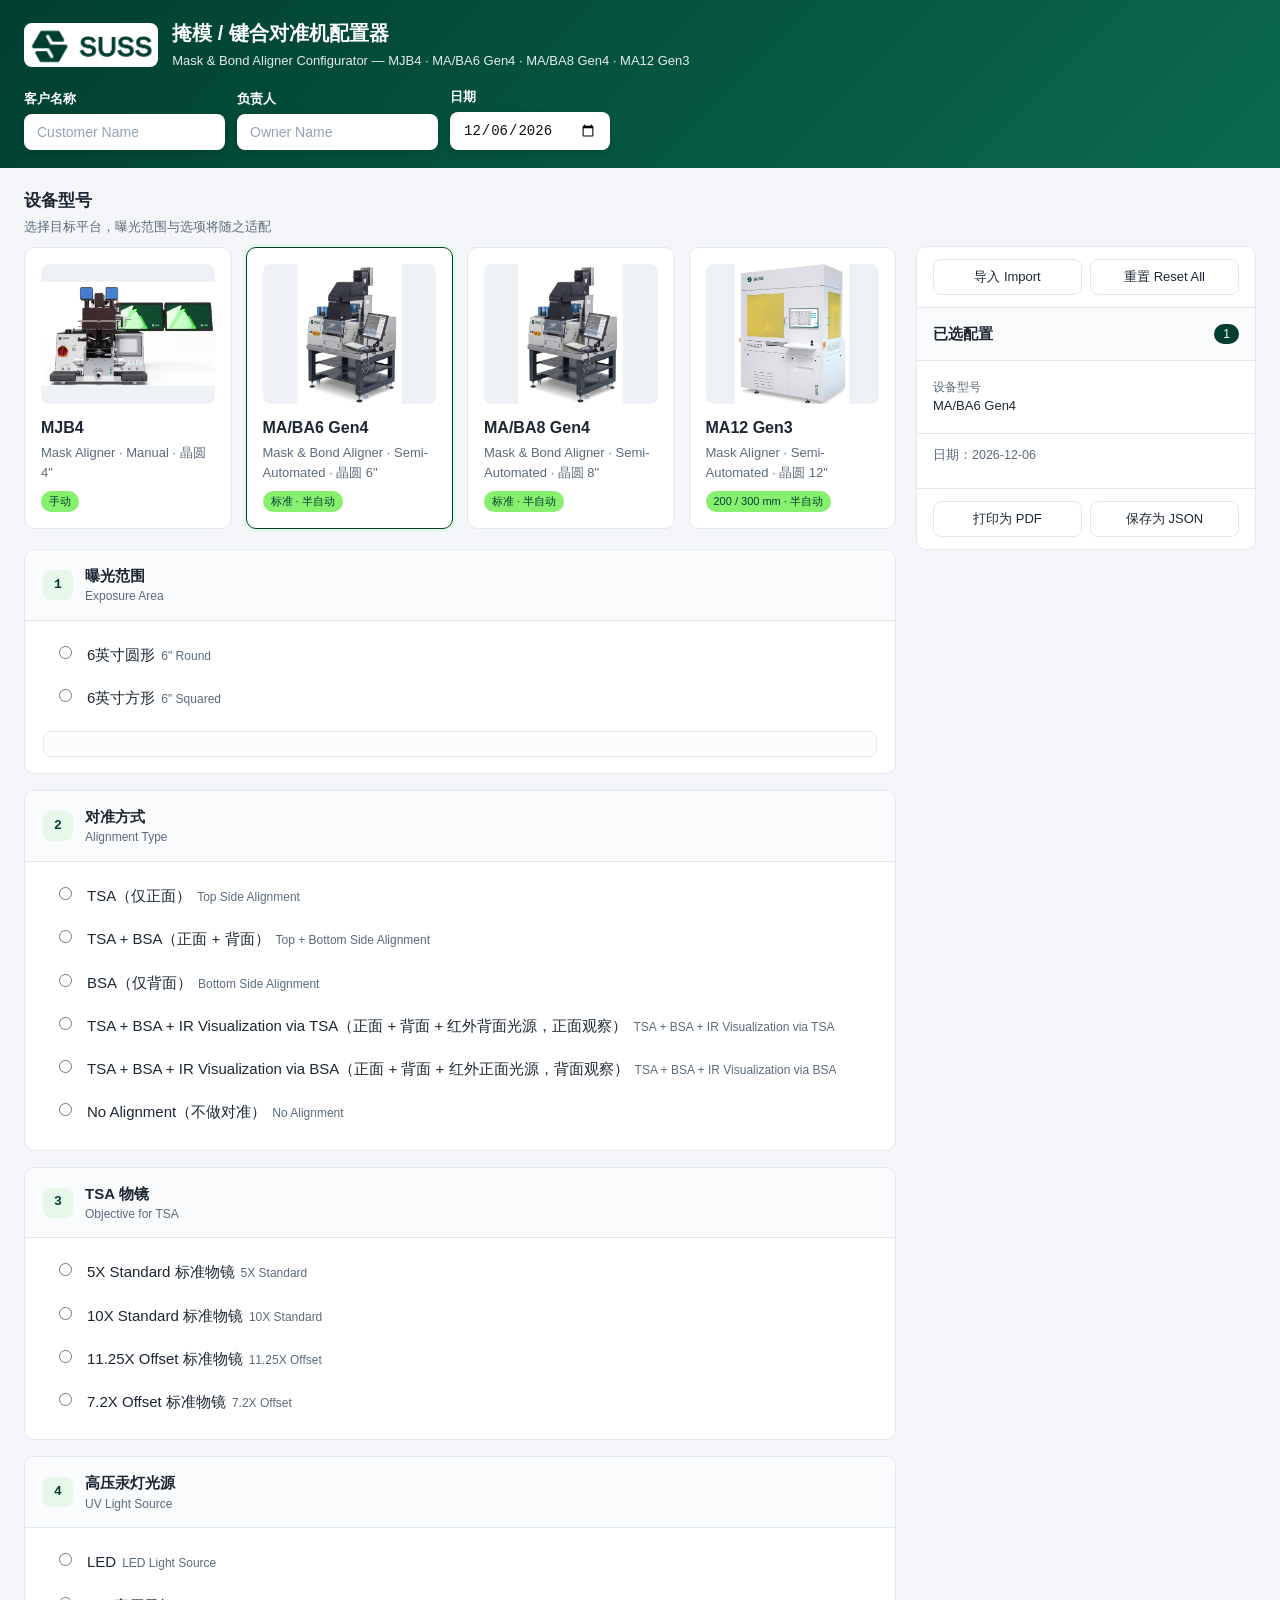
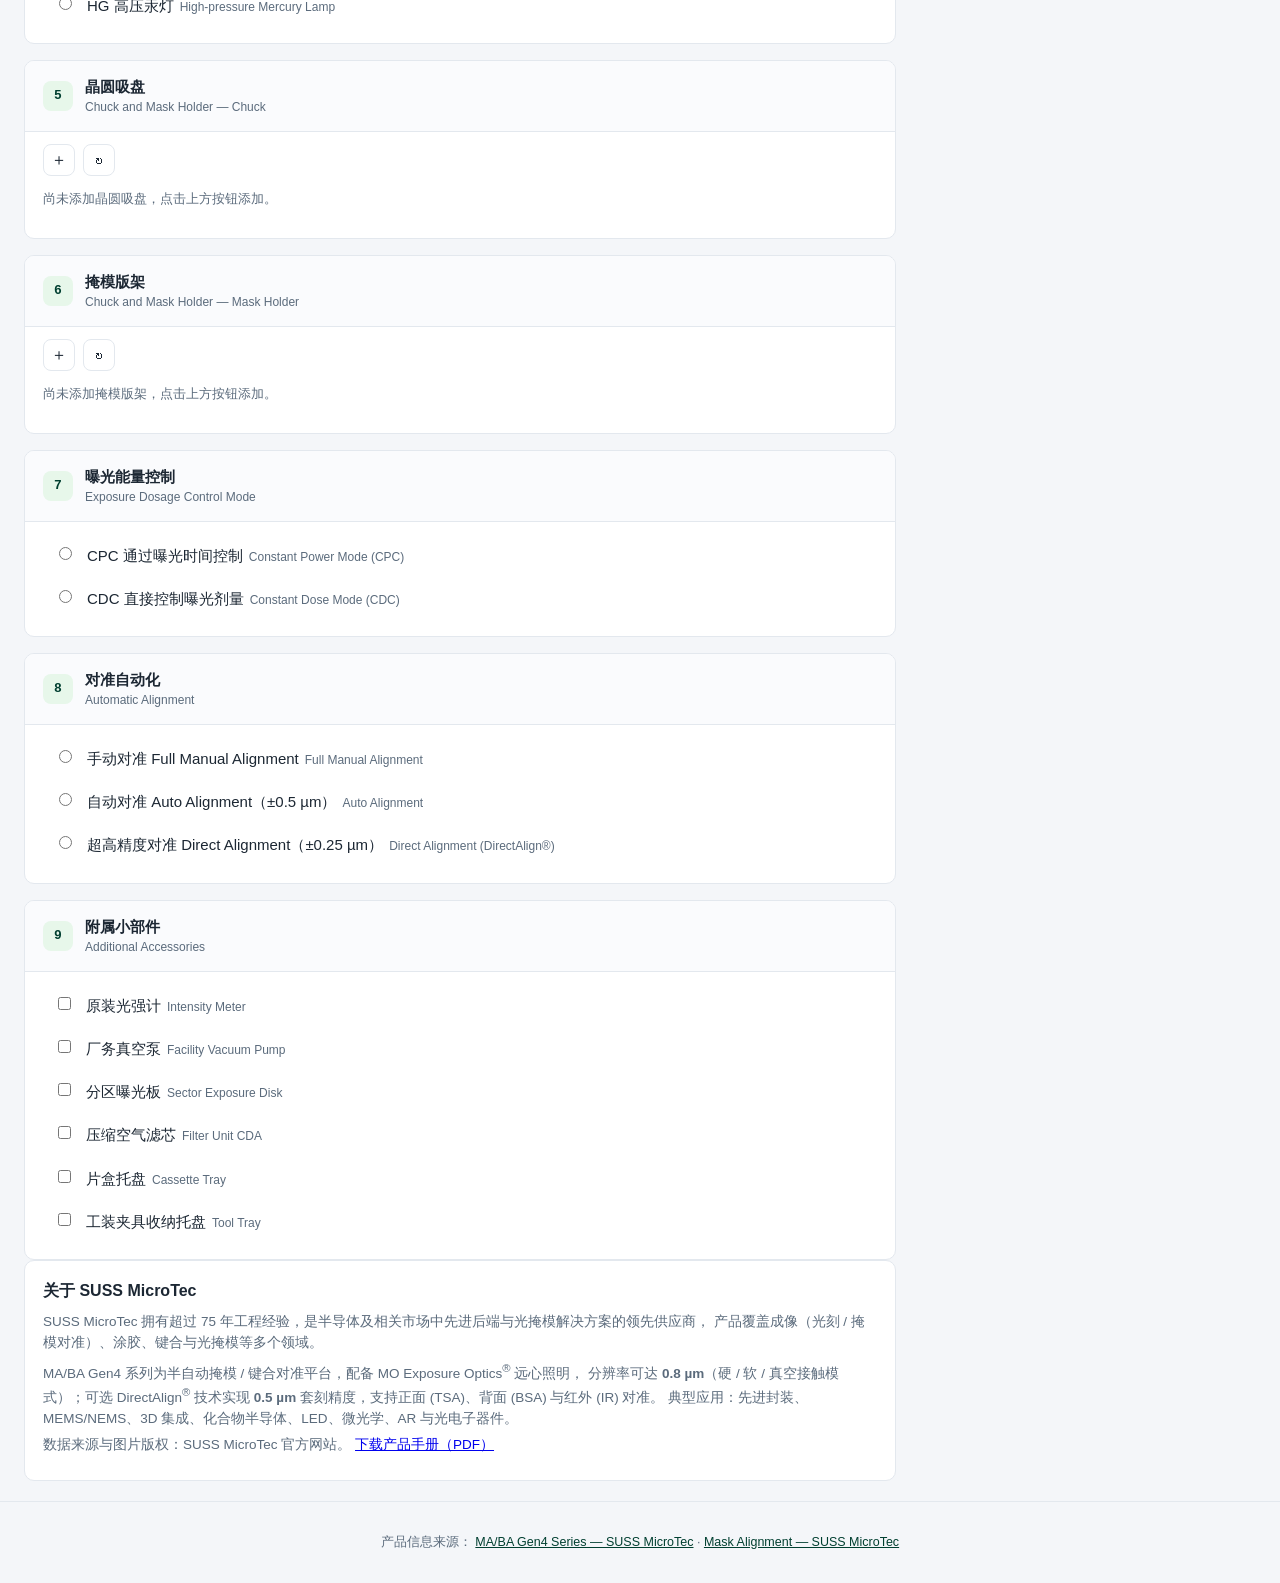
==== index.html @ 7a49d5b6 "Add PDF export via jsPDF, save validation and UI refinements" ====
<!DOCTYPE html>
<html lang="zh-CN">
<head>
  <meta charset="UTF-8" />
  <meta name="viewport" content="width=device-width, initial-scale=1.0, user-scalable=yes, maximum-scale=5.0" />
  <title>SUSS 光刻机配置器 · MJB4 / MA6 / MA8 / MA12</title>
  <meta name="description" content="SUSS MicroTec MJB4、MA/BA6 Gen4、MA/BA8 Gen4 与 MA12 Gen3 掩模/键合对准机配置工具" />
  <link rel="stylesheet" href="css/style.css?v=20261109-header16" />
</head>
<body>
  <header class="topbar">
    <div class="brand">
      <img class="brand-logo" src="images/Company.png" alt="公司 Logo" />
      <div class="brand-text">
        <h1>掩模 / 键合对准机配置器</h1>
        <p>Mask &amp; Bond Aligner Configurator — MJB4 · MA/BA6 Gen4 · MA/BA8 Gen4 · MA12 Gen3</p>
      </div>
    </div>
    <div class="header-meta">
      <label>客户名称 <input type="text" id="customer-name" placeholder="Customer Name" /></label>
      <label>负责人 <input type="text" id="owner-name" placeholder="Owner Name" /></label>
      <label>日期 <input type="date" id="quote-date" /></label>
    </div>
  </header>

  <main class="layout">
    <section class="config-panel">
      <div class="panel-head">
        <h2>设备型号</h2>
        <p>选择目标平台，曝光范围与选项将随之适配</p>
      </div>
      <div class="model-selector" id="model-selector">
        <!-- JS 渲染型号选择 -->
      </div>

      <div id="sections" class="sections">
        <!-- JS 渲染各配置项 -->
      </div>

      <section class="about">
        <h2>关于 SUSS MicroTec</h2>
        <p>
          SUSS MicroTec 拥有超过 75 年工程经验，是半导体及相关市场中先进后端与光掩模解决方案的领先供应商，
          产品覆盖成像（光刻 / 掩模对准）、涂胶、键合与光掩模等多个领域。
        </p>
        <p>
          MA/BA Gen4 系列为半自动掩模 / 键合对准平台，配备 MO Exposure Optics<sup>®</sup> 远心照明，
          分辨率可达 <strong>0.8 µm</strong>（硬 / 软 / 真空接触模式）；可选 DirectAlign<sup>®</sup> 技术实现
          <strong>0.5 µm</strong> 套刻精度，支持正面 (TSA)、背面 (BSA) 与红外 (IR) 对准。
          典型应用：先进封装、MEMS/NEMS、3D 集成、化合物半导体、LED、微光学、AR 与光电子器件。
        </p>
        <p class="about-sources">
          数据来源与图片版权：SUSS MicroTec 官方网站。
          <a href="https://www.suss.com" target="_blank" rel="noopener">下载产品手册（PDF）</a>
        </p>
      </section>

    </section>

    <aside class="summary">
      <div class="summary-toolbar">
        <button class="btn" id="btn-import" title="导入配置 (JSON)">导入 Import</button>
        <button class="btn" id="btn-reset" title="清空所有设置">重置 Reset All</button>
        <input type="file" id="import-file" accept="application/json" hidden />
      </div>
      <div class="summary-head">
        <h2>已选配置</h2>
        <span id="summary-count" class="badge">0</span>
      </div>
      <div id="summary-list" class="summary-list">
        <p class="summary-empty">尚未选择任何配置项</p>
      </div>
      <div class="summary-foot">
        <div id="summary-customer" class="summary-meta"></div>
      </div>
      <div class="summary-actions">
        <button class="btn" id="btn-print">打印为 PDF</button>
        <button class="btn" id="btn-save-json">保存为 JSON</button>
      </div>
    </aside>
  </main>

  <footer class="footer">
    <p>
      产品信息来源：
      <a href="https://www.suss.com/en/products-solutions/mask-aligner/ma-ba-gen4-series" target="_blank" rel="noopener">MA/BA Gen4 Series — SUSS MicroTec</a>
      ·
      <a href="https://www.suss.com/en/products-solutions/imaging-solutions/mask-alignment" target="_blank" rel="noopener">Mask Alignment — SUSS MicroTec</a>
    </p>
  </footer>

  <script src="js/jspdf.umd.min.js"></script>
  <script src="js/html2canvas.min.js"></script>
  <script src="js/app.js?v=20261108-uv24"></script>
</body>
</html>
---- css/style.css ----
:root {
  --bg: #f4f6f9;
  --panel: #ffffff;
  --ink: #1c2733;
  --muted: #5b6b7c;
  --line: #e3e8ee;
  --brand: #003F30;
  --brand-dark: #002b21;
  --brand-soft: #e7f7ea;
  --accent: #87F06E;
  --danger: #c0392b;
  --radius: 10px;
  --shadow: 0 1px 2px rgba(16, 24, 40, 0.05), 0 4px 16px rgba(16, 24, 40, 0.06);
  --mono: "SFMono-Regular", Consolas, "Liberation Mono", Menlo, monospace;
}

* { box-sizing: border-box; }

html, body { margin: 0; padding: 0; }

body {
  font-family: -apple-system, BlinkMacSystemFont, "Segoe UI", "PingFang SC", "Microsoft YaHei", Roboto, sans-serif;
  background: var(--bg);
  color: var(--ink);
  line-height: 1.55;
  font-size: 15px;
}

/* ---------- Header ---------- */
.topbar {
  display: flex;
  flex-wrap: wrap;
  gap: 16px;
  align-items: center;
  justify-content: space-between;
  padding: 18px 24px;
  background: linear-gradient(135deg, #003F30 0%, #0b6a4d 100%);
  color: #fff;
}

.brand { display: flex; align-items: center; gap: 14px; }

.brand-logo {
  height: 44px;
  width: auto;
  display: block;
  border-radius: 8px;
  background: #fff;
}

.brand-text h1 { margin: 0; font-size: 20px; }
.brand-text p { margin: 2px 0 0; font-size: 13px; opacity: 0.9; }

.header-meta {
  display: flex;
  flex-wrap: wrap;
  align-items: flex-end;
  gap: 12px;
}
.header-meta label {
  font-size: 13px;
  font-weight: 700;
  display: flex;
  flex-direction: column;
  gap: 5px;
  color: #fff;
}
.header-meta input {
  border: 1px solid rgba(255,255,255,0.6);
  background: #fff;
  color: #111;
  border-radius: 8px;
  padding: 9px 12px;
  min-width: 160px;
  font-size: 14px;
  font-weight: 500;
  box-shadow: 0 2px 6px rgba(0,0,0,0.15);
}
.header-meta input::placeholder { color: #94a3b8; }
.header-meta input:focus { outline: 2px solid #fff; border-color: #fff; }
.header-meta .btn {
  align-self: flex-end;
  background: #fff;
  color: var(--ink);
  font-weight: 600;
  border: 1px solid rgba(255,255,255,0.6);
  box-shadow: 0 2px 6px rgba(0,0,0,0.15);
  height: 38px;
}

/* ---------- Toolbar ---------- */
.toolbar {
  display: flex;
  flex-wrap: wrap;
  gap: 8px;
  padding: 12px 24px;
  background: var(--panel);
  border-bottom: 1px solid var(--line);
  position: sticky;
  top: 0;
  z-index: 20;
}

.btn {
  border: 1px solid var(--line);
  background: #fff;
  color: var(--ink);
  padding: 8px 14px;
  border-radius: 8px;
  cursor: pointer;
  font-size: 13px;
  font-weight: 500;
  transition: background .15s, border-color .15s, transform .05s;
}
.btn:hover { background: #f0f7f2; border-color: #c2dcc8; }
.btn:active { transform: translateY(1px); }
.btn-primary { background: var(--brand); border-color: var(--brand); color: #fff; }
.btn-primary:hover { background: var(--brand-dark); border-color: var(--brand-dark); }
.btn-block { width: 100%; }
.icon-btn {
  width: 32px;
  height: 32px;
  padding: 0;
  display: inline-flex;
  align-items: center;
  justify-content: center;
  font-size: 16px;
  line-height: 1;
}

/* ---------- Layout ---------- */
.layout {
  display: grid;
  grid-template-columns: minmax(0, 1fr) 340px;
  gap: 20px;
  padding: 20px 24px;
  max-width: 1280px;
  margin: 0 auto;
}

/* ---------- Config panel ---------- */
.panel-head { margin-bottom: 10px; }
.panel-head h2 { margin: 0 0 2px; font-size: 17px; }
.panel-head p { margin: 0; color: var(--muted); font-size: 13px; }

.model-selector {
  display: grid;
  grid-template-columns: repeat(4, 1fr);
  gap: 14px;
  margin-bottom: 20px;
}

.model-card {
  border: 1.5px solid var(--line);
  border-radius: var(--radius);
  padding: 16px;
  cursor: pointer;
  background: #fff;
  transition: border-color .15s, box-shadow .15s;
}

.model-img {
  margin-bottom: 12px;
  border-radius: 8px;
  overflow: hidden;
  background: #eef2f6;
}
.model-img img {
  width: 100%;
  height: 140px;
  object-fit: contain;
  display: block;
}
.model-card:hover { border-color: #b8d9c3; }
.model-card.active { border-color: var(--brand); box-shadow: 0 0 0 3px var(--brand-soft); }
.model-card input { display: none; }
.model-card .model-name { font-weight: 700; font-size: 16px; }
.model-card .model-sub { color: var(--muted); font-size: 13px; margin-top: 2px; }
.model-card .model-tag { display: inline-block; margin-top: 8px; font-size: 11px; background: var(--accent); color: var(--brand); padding: 2px 8px; border-radius: 20px; }

/* ---------- Sections ---------- */
.sections { display: flex; flex-direction: column; gap: 16px; }

.section {
  background: var(--panel);
  border: 1px solid var(--line);
  border-radius: var(--radius);
  overflow: hidden;
}

.section-head {
  display: flex;
  align-items: center;
  gap: 12px;
  padding: 14px 18px;
  border-bottom: 1px solid var(--line);
  background: #fafbfd;
}
.section-head .idx {
  font-family: var(--mono);
  font-weight: 700;
  color: var(--brand);
  background: var(--brand-soft);
  width: 30px; height: 30px;
  display: grid; place-items: center;
  border-radius: 8px;
  font-size: 13px;
  flex: none;
}
.section-head h3 { margin: 0; font-size: 15px; }
.section-head .en { margin: 0; color: var(--muted); font-size: 12px; }

.section-body { padding: 12px 18px 16px; }

.option {
  display: flex;
  align-items: flex-start;
  gap: 12px;
  padding: 9px 10px;
  border-radius: 8px;
  cursor: pointer;
  border: 1px solid transparent;
  transition: background .12s;
}
.option:hover { background: #f2f7f3; }
.option.selected { background: var(--brand-soft); border-color: #bfe3c7; }
.option.disabled { opacity: 0.45; cursor: not-allowed; }
.option.disabled:hover { background: transparent; }

.option input { margin-top: 3px; accent-color: var(--brand); }

.option-label { flex: 1; }
.option-label .zh { font-weight: 500; }
.option-label .en { color: var(--muted); font-size: 12px; margin-left: 6px; }
.option-note { color: var(--muted); font-size: 12px; margin-top: 2px; }

.notes {
  margin: 10px 0 0;
  padding: 10px 12px;
  background: #fbfcfd;
  border-left: 3px solid var(--brand-soft);
  border-radius: 6px;
  color: var(--muted);
  font-size: 12.5px;
}
.notes.hidden { display: none; }
.notes strong { color: var(--ink); }

/* alignment explanation images */
.align-gallery {
  display: grid;
  grid-template-columns: repeat(auto-fit, minmax(200px, 1fr));
  gap: 12px;
  margin-top: 12px;
}
.align-item { margin: 0; }
.align-item img {
  width: 100%;
  max-width: 440px;
  border: 1px solid var(--line);
  border-radius: 8px;
  background: #fbfcfd;
  padding: 8px;
}

/* exposure area 3D schematic + photo */
.exposure-wrap {
  display: flex;
  align-items: flex-start;
  gap: 16px;
  margin-top: 12px;
}
.exposure-schematic {
  flex: 1;
  min-width: 0;
  display: flex;
  flex-direction: column;
  align-items: center;
  gap: 4px;
  padding: 12px;
  background: #fbfcfd;
  border: 1px solid var(--line);
  border-radius: 8px;
}
.exposure-photo {
  flex: 0 0 auto;
  margin: 0;
}
.exposure-photo img {
  display: block;
  height: auto;
  width: auto;
  border: 1px solid var(--line);
  border-radius: 8px;
  background: #fbfcfd;
}
.exposure-schematic svg { width: 100%; max-width: 300px; height: auto; display: block; }
.schematic-label { font-size: 13px; color: var(--muted); }
.schematic-empty { color: var(--muted); font-size: 13px; margin: 0; }

/* dynamic chuck / mask holder list */
.dyn-row {
  border: 1px solid var(--line);
  border-radius: 8px;
  padding: 12px;
  margin-bottom: 16px;
  background: #fff;
}
.dyn-row-head {
  display: flex;
  align-items: center;
  justify-content: space-between;
  margin-bottom: 8px;
}
.dyn-row-head .dyn-title { font-weight: 600; font-size: 13px; }
.dyn-row .option { padding: 5px 8px; }

.dyn-controls { display: flex; gap: 8px; margin-bottom: 12px; }

.chuck-wafer { display: flex; align-items: center; gap: 8px; font-size: 13px; margin: 6px 0; }
.chuck-wafer select { padding: 5px 8px; border: 1px solid var(--line); border-radius: 6px; font-size: 13px; }
.dyn-options {
  display: flex;
  flex-wrap: nowrap;
  align-items: center;
  gap: 8px;
}
.dyn-row .option-label .en { display: none; }
.chuck-nonstd { display: flex; align-items: center; gap: 8px; font-size: 13px; margin: 6px 0; }
.chuck-nonstd select { padding: 5px 8px; border: 1px solid var(--line); border-radius: 6px; font-size: 13px; max-width: 100%; }

/* ---------- Gallery ---------- */
.gallery { background: var(--panel); border: 1px solid var(--line); border-radius: var(--radius); padding: 18px; margin-bottom: 16px; }
.gallery-grid {
  display: grid;
  grid-template-columns: repeat(auto-fit, minmax(160px, 1fr));
  gap: 12px;
}
.gallery-item { margin: 0; }
.gallery-item img {
  width: 100%;
  height: 130px;
  object-fit: cover;
  border-radius: 8px;
  background: #eef2f6;
}
.gallery-item figcaption {
  font-size: 12px;
  color: var(--muted);
  margin-top: 6px;
  text-align: center;
}

/* ---------- About ---------- */
.about { background: var(--panel); border: 1px solid var(--line); border-radius: var(--radius); padding: 18px; }
.about h2 { margin: 0 0 8px; font-size: 16px; }
.about p { color: var(--muted); font-size: 13.5px; margin: 6px 0; }
.about-sources { font-size: 12px; color: var(--muted); }

/* ---------- Summary ---------- */
.summary {
  position: sticky;
  top: 76px;
  align-self: start;
  margin-top: 58px;
  background: var(--panel);
  border: 1px solid var(--line);
  border-radius: var(--radius);
  overflow: hidden;
}
.summary-head {
  display: flex;
  align-items: center;
  justify-content: space-between;
  padding: 14px 16px;
  border-bottom: 1px solid var(--line);
  background: #fafbfd;
}
.summary-head h2 { margin: 0; font-size: 15px; }
.badge { background: var(--brand); color: #fff; border-radius: 20px; padding: 1px 9px; font-size: 12px; }
.summary-toolbar { display: flex; gap: 8px; padding: 12px 16px; border-bottom: 1px solid var(--line); }
.summary-toolbar .btn { flex: 1; }
.summary-actions { display: flex; gap: 8px; padding: 12px 16px; border-top: 1px solid var(--line); }
.summary-actions .btn { flex: 1; }

.summary-list { padding: 10px 16px; max-height: 110vh; overflow: auto; }
.summary-empty { color: var(--muted); font-size: 13px; }
.summary-item { padding: 7px 0; border-bottom: 1px dashed var(--line); font-size: 13px; }
.summary-item:last-child { border-bottom: none; }
.summary-item .s-key { color: var(--muted); font-size: 12px; }
.summary-item .s-val { font-weight: 500; }

.summary-foot { padding: 12px 16px; border-top: 1px solid var(--line); }
.summary-meta { font-size: 12.5px; color: var(--muted); margin-bottom: 10px; }

/* ---------- Footer ---------- */
.footer { padding: 18px 24px; color: var(--muted); font-size: 12.5px; text-align: center; border-top: 1px solid var(--line); }
.footer a { color: var(--brand); }

/* ---------- Modal ---------- */
.modal {
  position: fixed; inset: 0;
  background: rgba(16, 24, 40, 0.5);
  display: grid; place-items: center;
  z-index: 100;
  padding: 20px;
}
.modal-card {
  background: #fff;
  border-radius: 12px;
  width: 100%;
  max-width: 520px;
  max-height: 85vh;
  overflow: auto;
  box-shadow: 0 20px 50px rgba(0,0,0,0.25);
}
.modal-head {
  display: flex; align-items: center; justify-content: space-between;
  padding: 14px 18px; border-bottom: 1px solid var(--line);
}
.modal-head h2 { margin: 0; font-size: 16px; }
.modal-close { border: none; background: none; font-size: 22px; cursor: pointer; color: var(--muted); line-height: 1; }
.modal-body { padding: 14px 18px; }
.modal-meta { color: var(--muted); font-size: 13px; margin: 0 0 8px; }
.modal-foot { padding: 12px 18px; border-top: 1px solid var(--line); text-align: right; }

/* ---------- Responsive ---------- */
@media (max-width: 900px) {
  .layout { grid-template-columns: 1fr; }
  .summary { position: static; margin-top: 0; }
  .model-selector { grid-template-columns: 1fr; }
}

@media print {
  .topbar, .toolbar, .config-panel, .footer { display: none !important; }
  .layout { grid-template-columns: 1fr; padding: 0; }
  .summary { position: static; width: 100%; border: none; box-shadow: none; }
  .summary-toolbar, .summary-actions { display: none !important; }
  .summary-list { max-height: none; overflow: visible; }
  .summary-item { break-inside: avoid; }
}
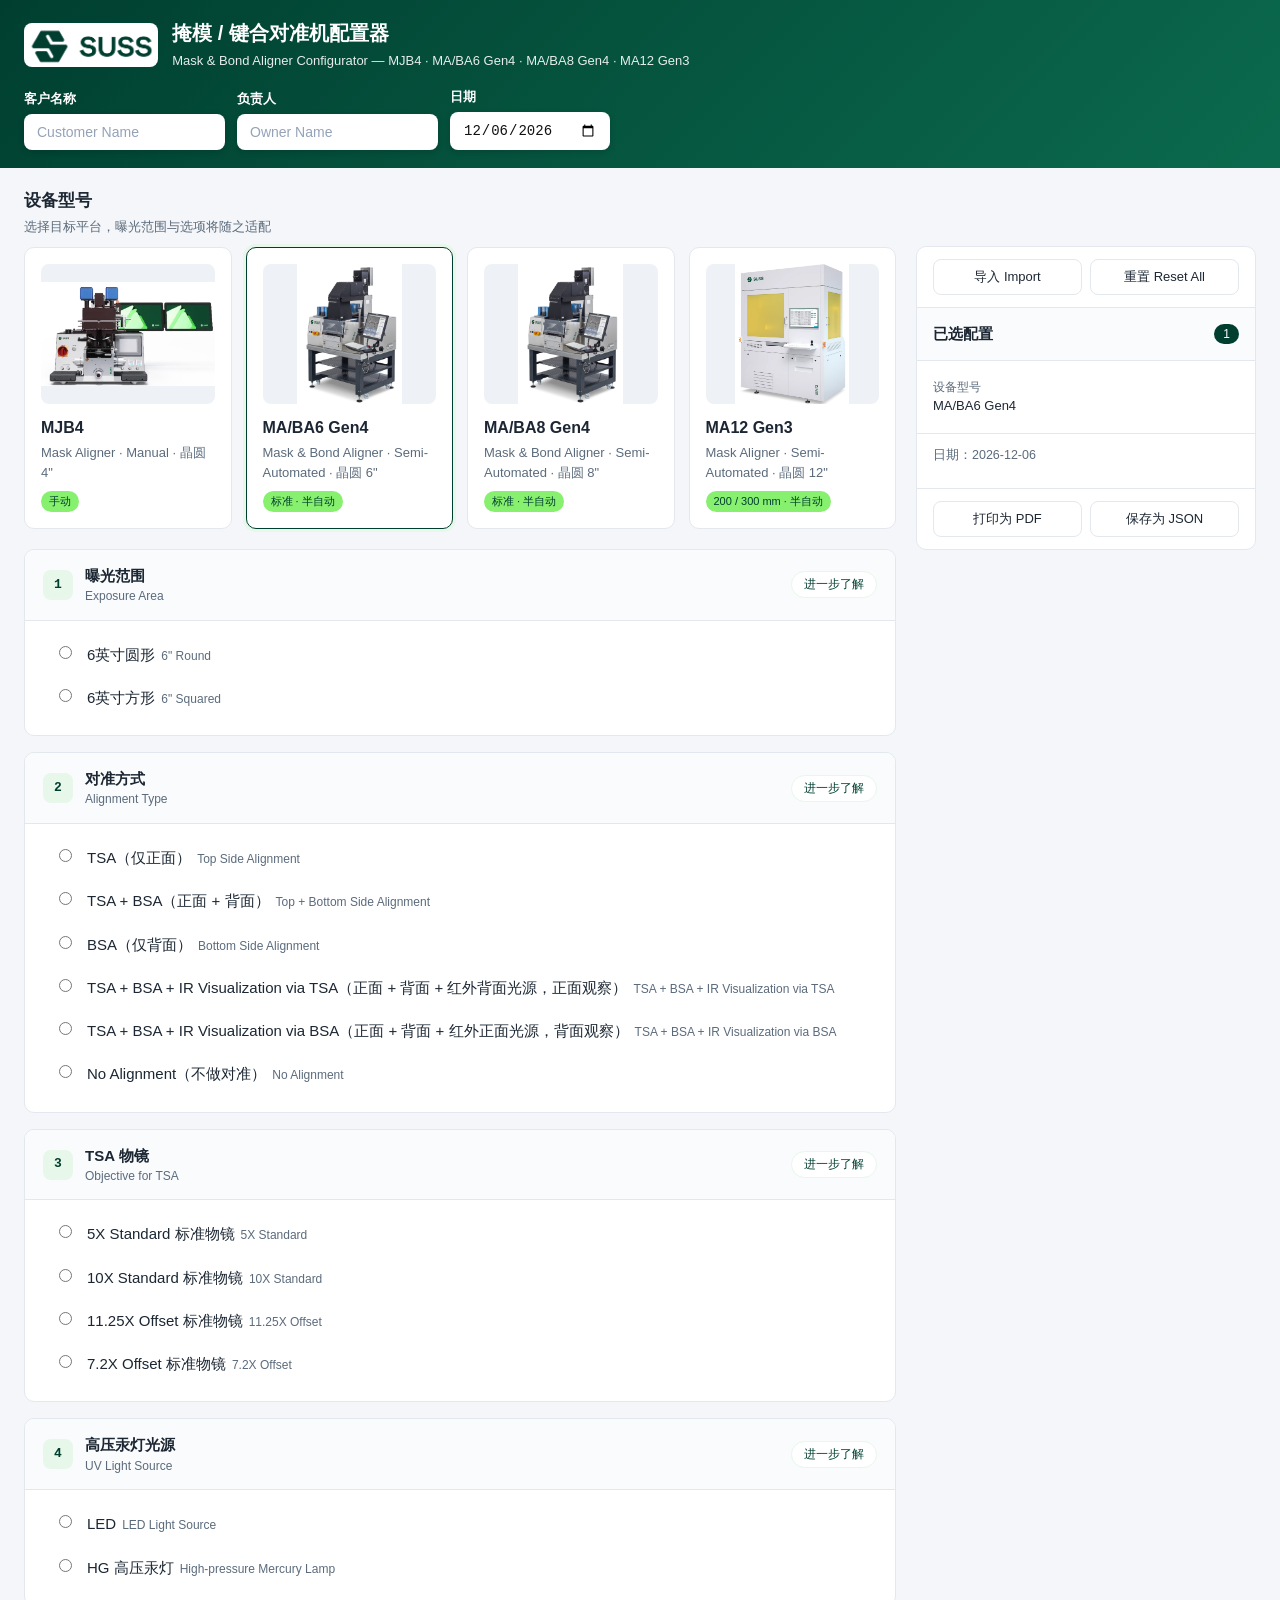
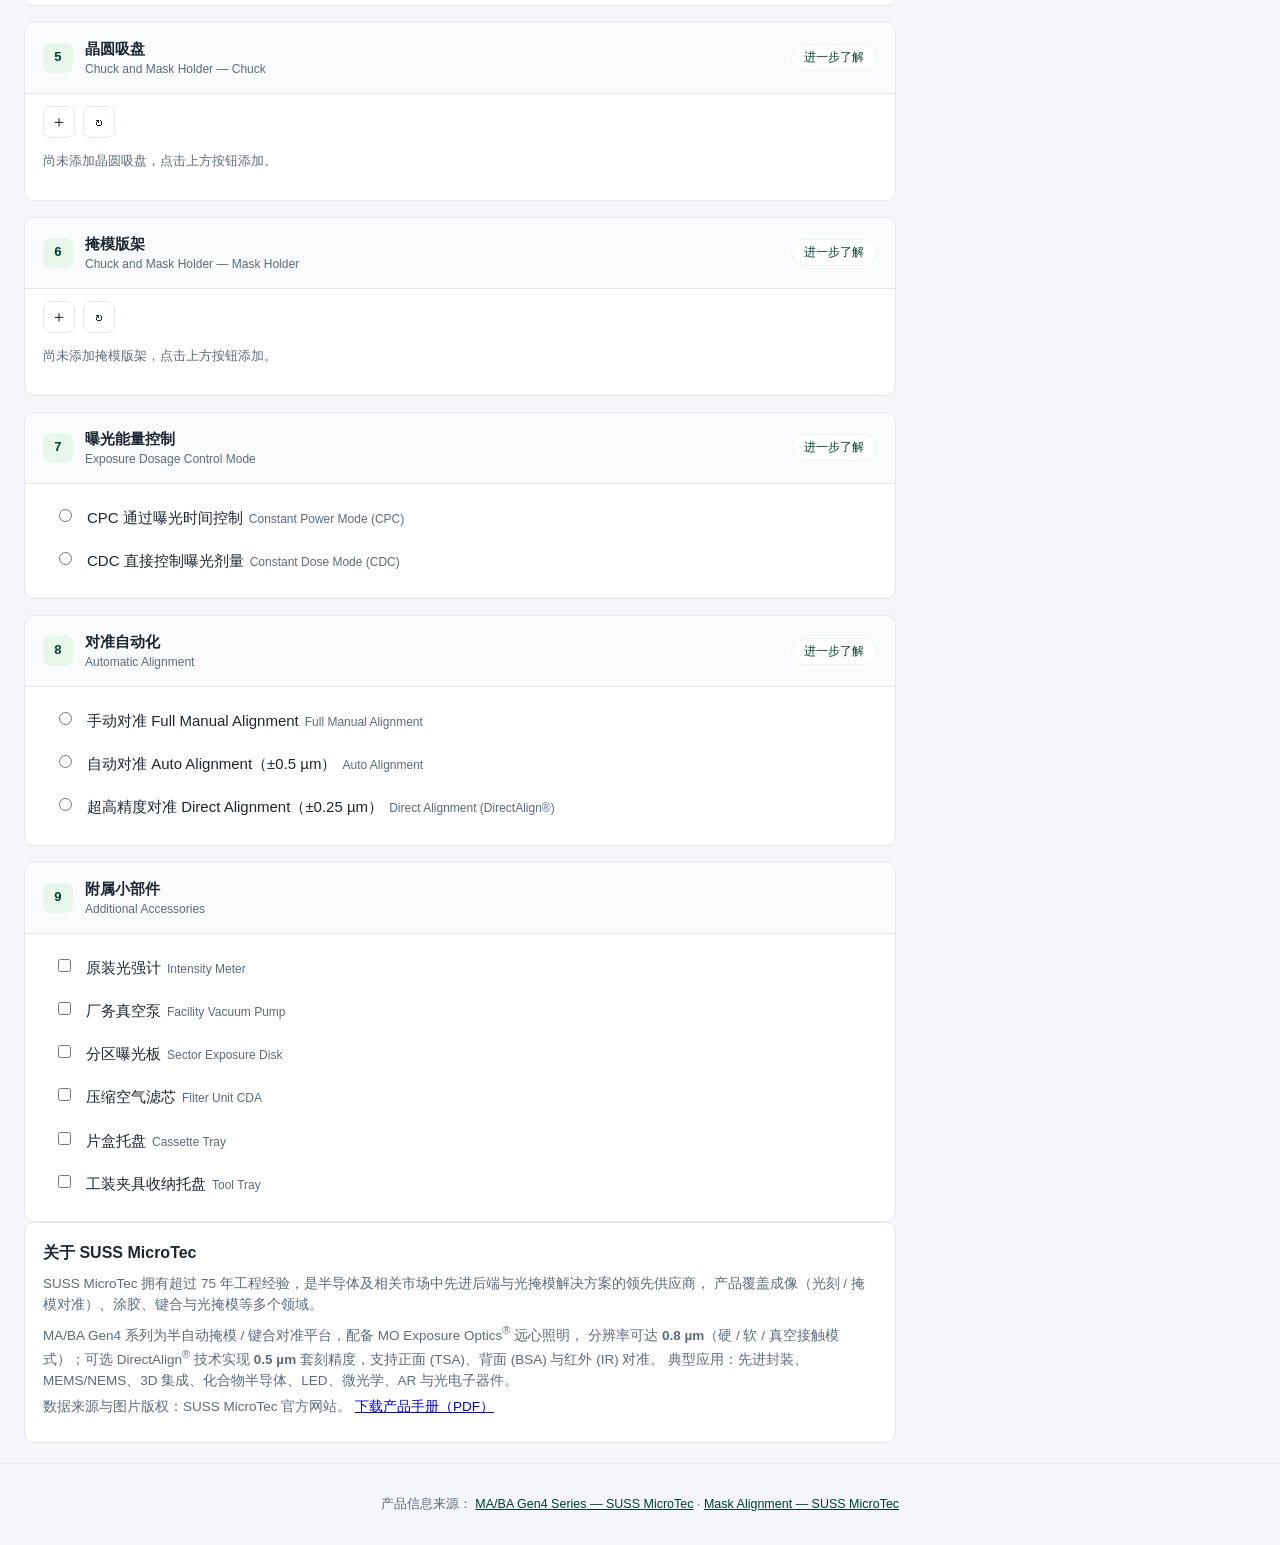
==== commit d33c9a5a: "Add filter multi-select, collapsible notes and validation highlighting" ====
--- a/index.html
+++ b/index.html
@@ -5,7 +5,7 @@
   <meta name="viewport" content="width=device-width, initial-scale=1.0, user-scalable=yes, maximum-scale=5.0" />
   <title>SUSS 光刻机配置器 · MJB4 / MA6 / MA8 / MA12</title>
   <meta name="description" content="SUSS MicroTec MJB4、MA/BA6 Gen4、MA/BA8 Gen4 与 MA12 Gen3 掩模/键合对准机配置工具" />
-  <link rel="stylesheet" href="css/style.css?v=20261109-header16" />
+  <link rel="stylesheet" href="css/style.css?v=20261109-header17" />
 </head>
 <body>
   <header class="topbar">
@@ -89,8 +89,6 @@
     </p>
   </footer>
 
-  <script src="js/jspdf.umd.min.js"></script>
-  <script src="js/html2canvas.min.js"></script>
-  <script src="js/app.js?v=20261108-uv24"></script>
+  <script src="js/app.js?v=20261108-uv25"></script>
 </body>
 </html>
--- a/css/style.css
+++ b/css/style.css
@@ -246,6 +246,24 @@
 .notes.hidden { display: none; }
 .notes strong { color: var(--ink); }
 
+.note-toggle {
+  margin-left: auto;
+  border: 1px solid var(--brand-soft);
+  background: #fff;
+  color: var(--brand);
+  font-size: 12px;
+  padding: 4px 12px;
+  border-radius: 14px;
+  cursor: pointer;
+  white-space: nowrap;
+  flex: none;
+}
+.note-toggle:hover { background: var(--brand-soft); }
+.note-toggle.active { background: var(--brand-soft); }
+
+.field-error { border-color: #d92d20 !important; background: #fef3f2 !important; }
+.section-error { border-color: #d92d20 !important; box-shadow: 0 0 0 2px rgba(217, 45, 32, 0.18); }
+
 /* alignment explanation images */
 .align-gallery {
   display: grid;
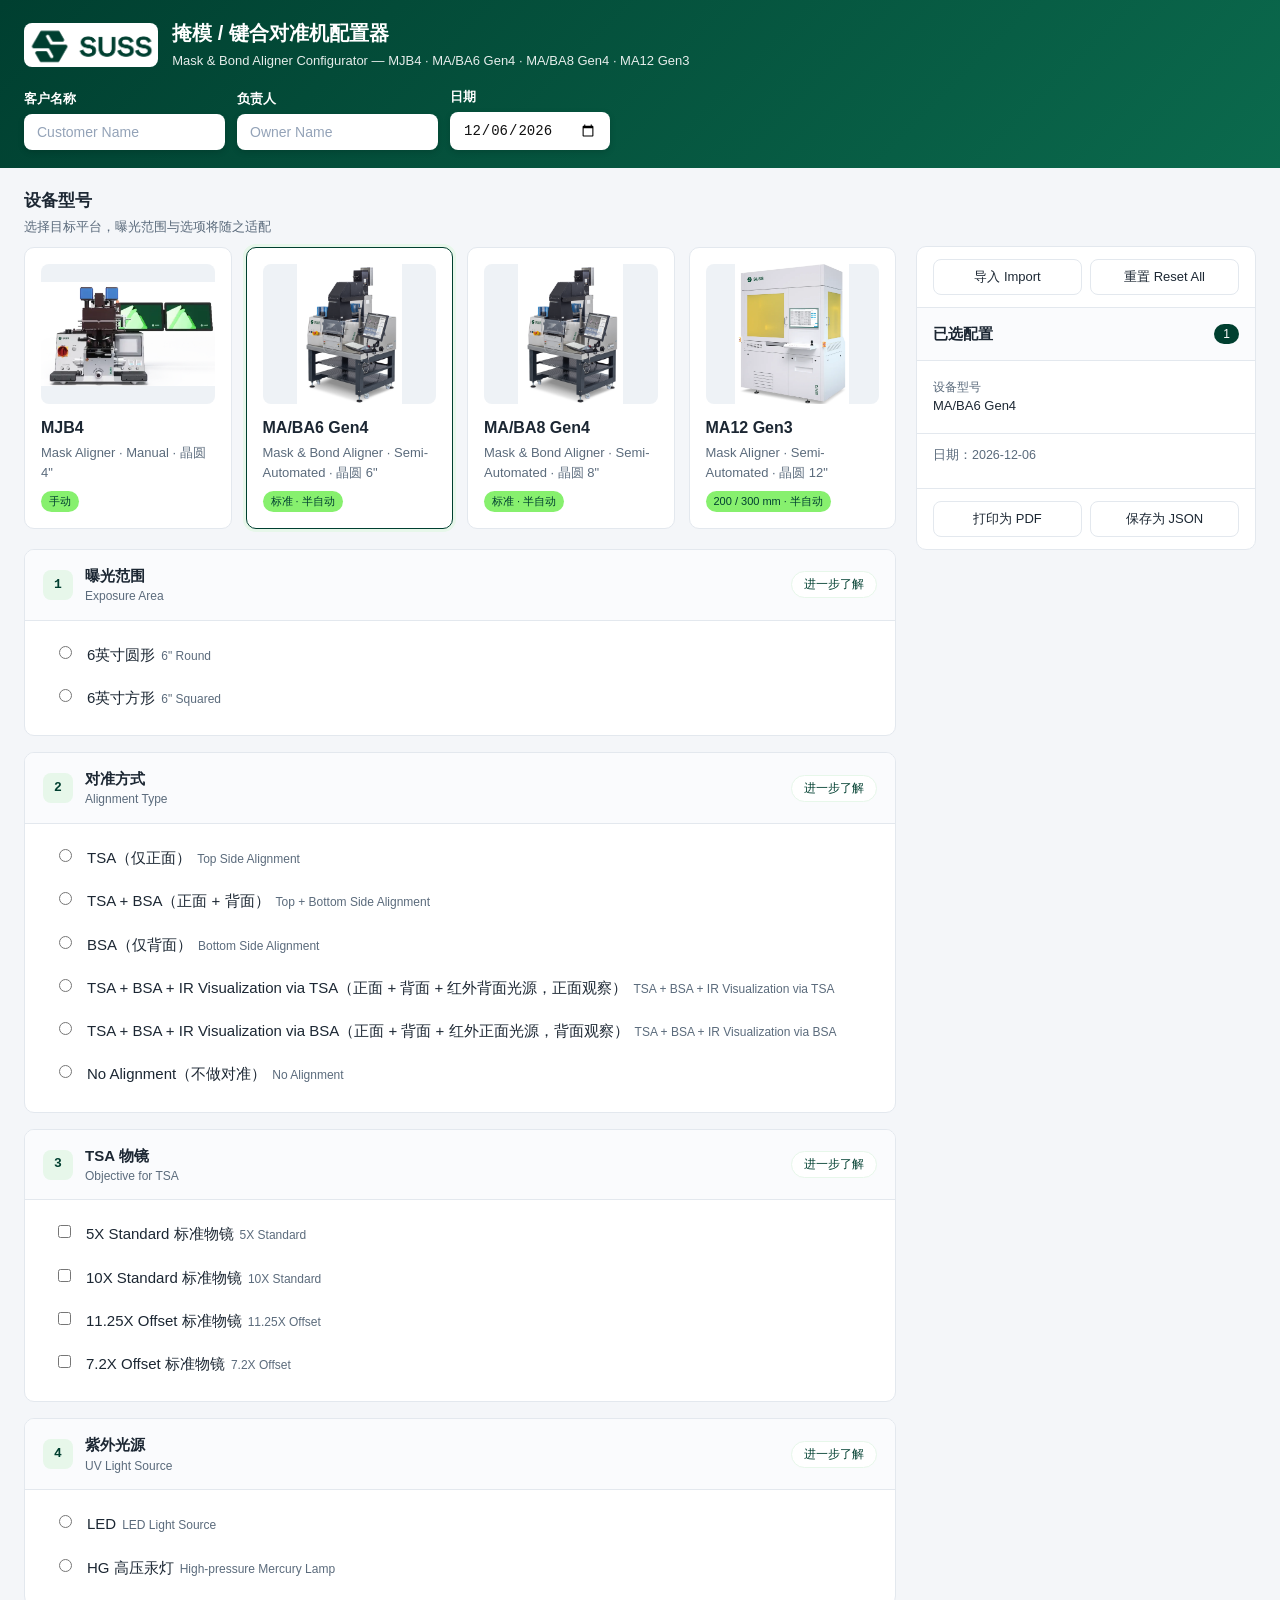
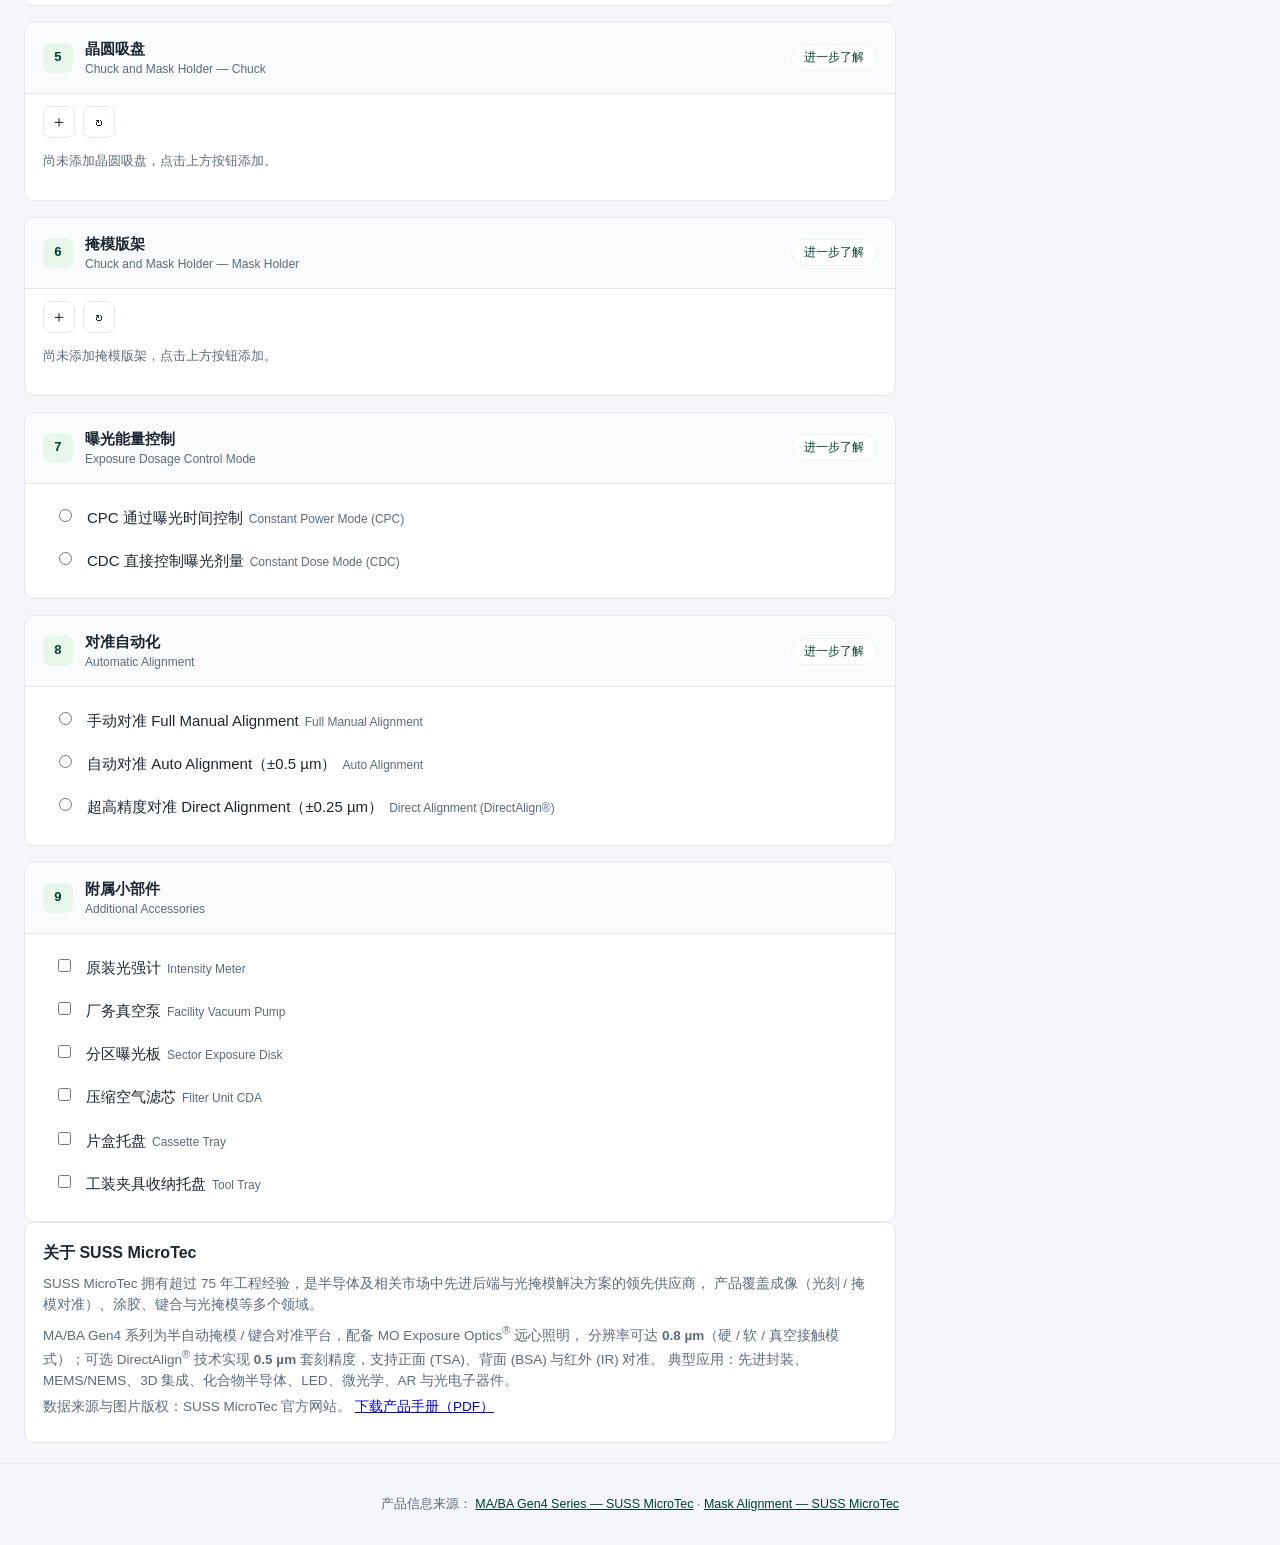
==== commit dc2cfd9a: "Make objective multi-select and rename light source label" ====
--- a/index.html
+++ b/index.html
@@ -89,6 +89,6 @@
     </p>
   </footer>
 
-  <script src="js/app.js?v=20261108-uv25"></script>
+  <script src="js/app.js?v=20261108-uv26"></script>
 </body>
 </html>
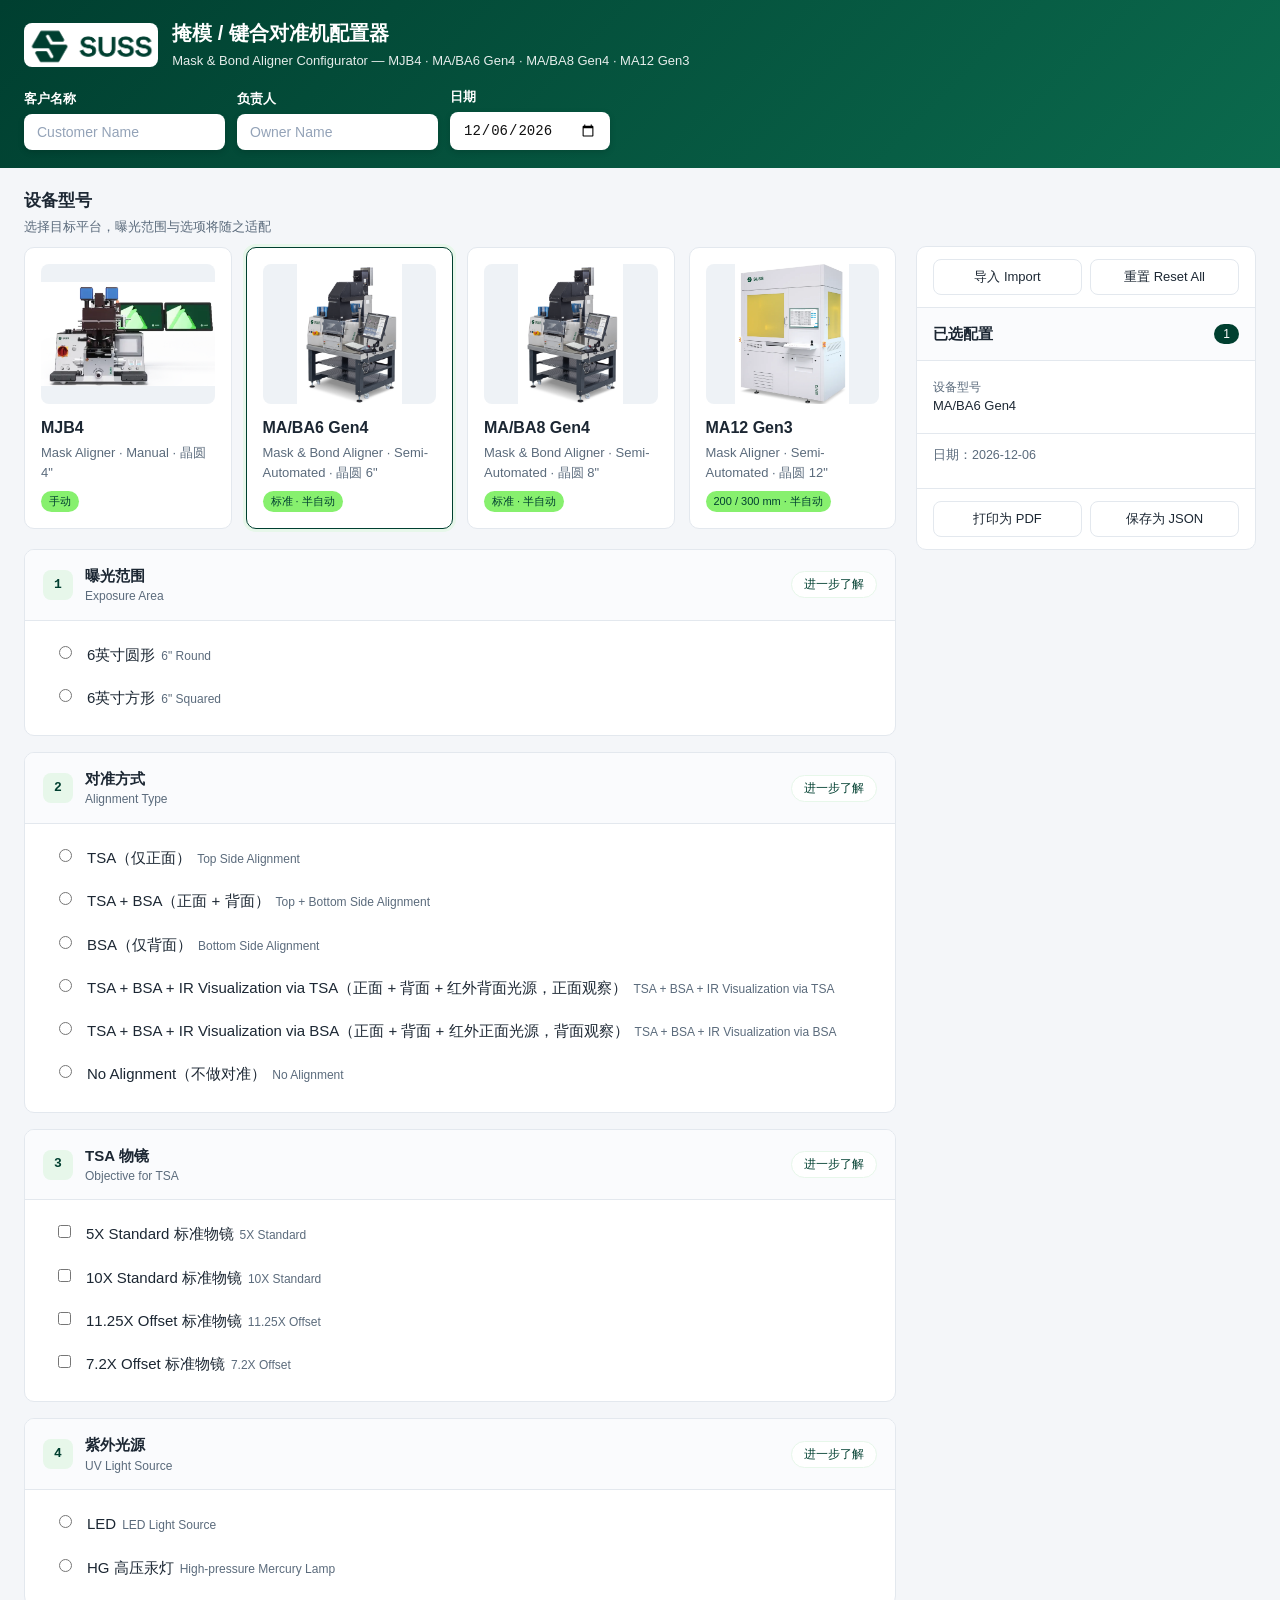
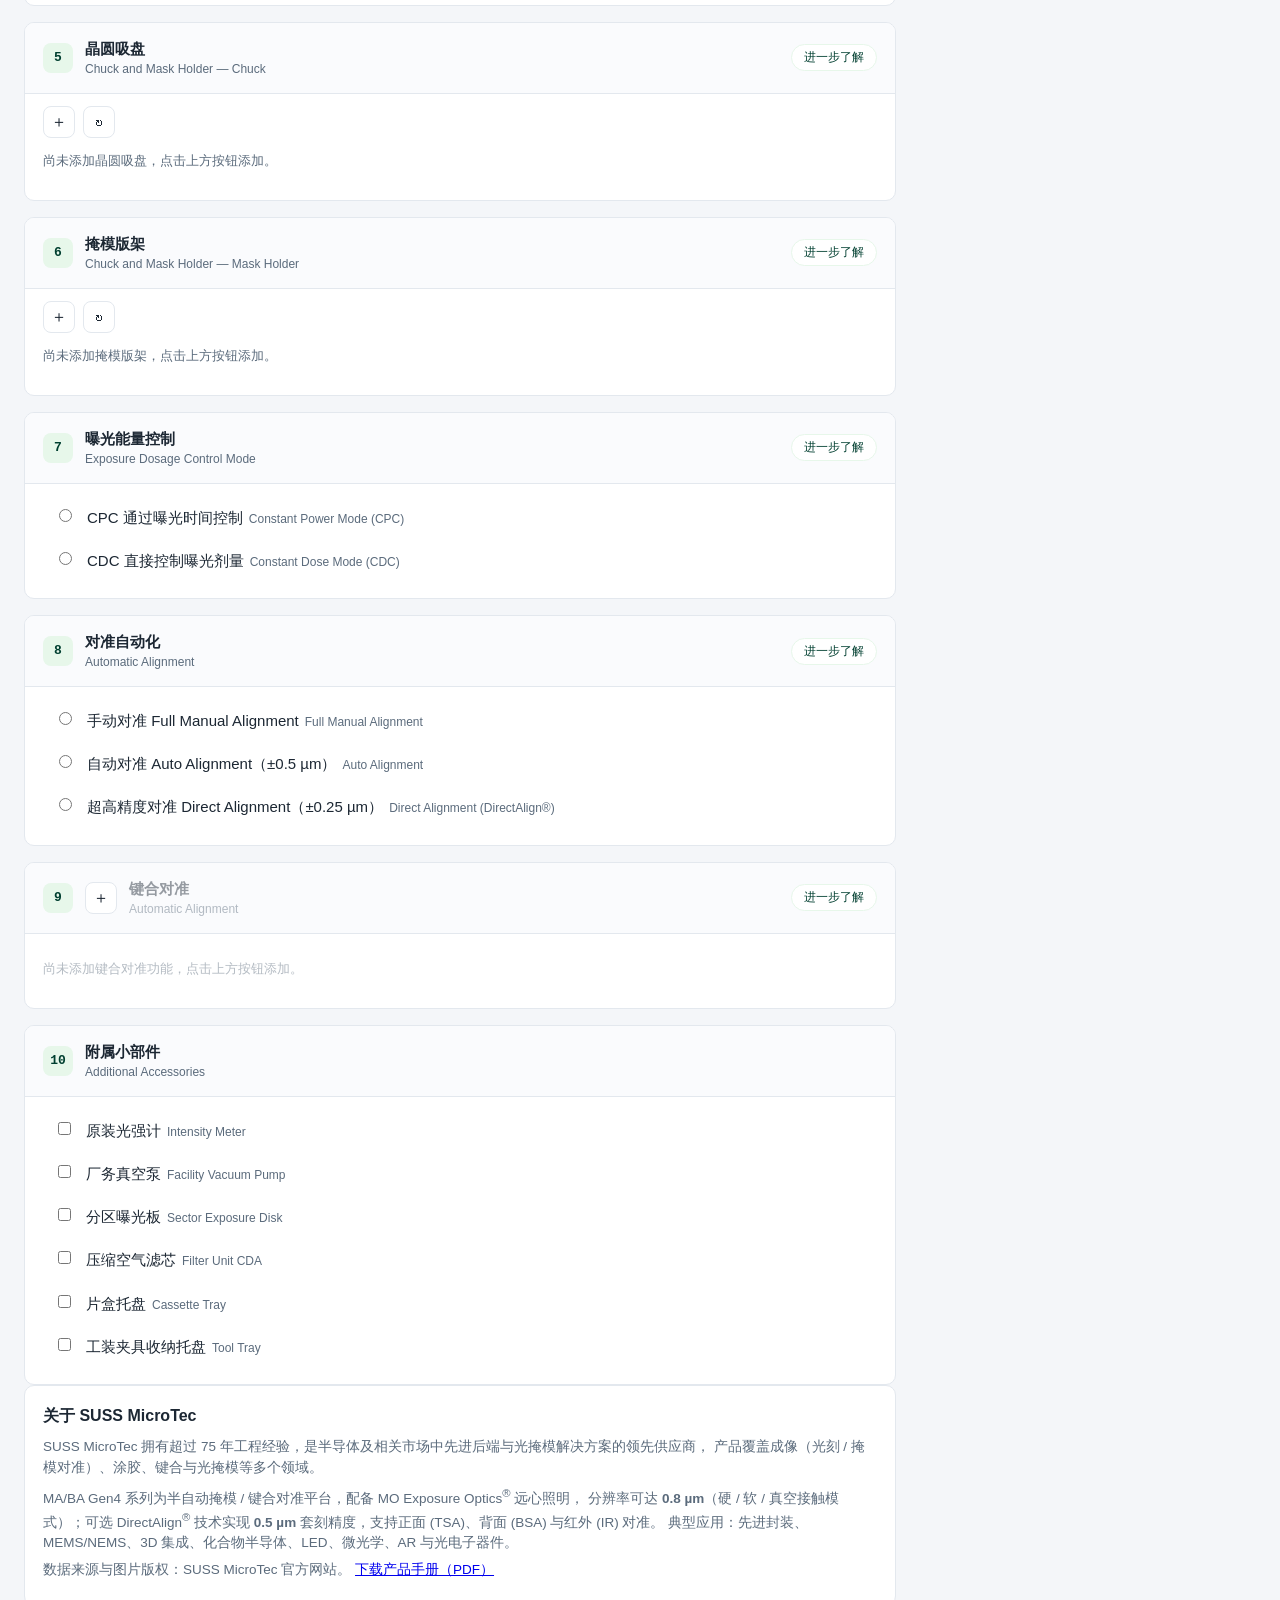
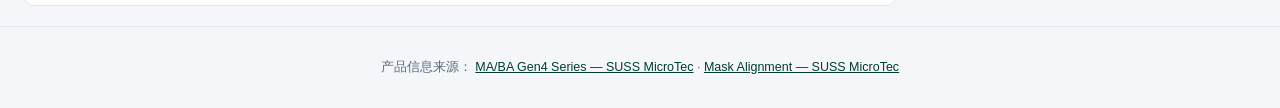
==== commit 0d6422f6: "Add bond alignment, DA/CDC/IR images and keep expanded notes" ====
--- a/index.html
+++ b/index.html
@@ -5,7 +5,7 @@
   <meta name="viewport" content="width=device-width, initial-scale=1.0, user-scalable=yes, maximum-scale=5.0" />
   <title>SUSS 光刻机配置器 · MJB4 / MA6 / MA8 / MA12</title>
   <meta name="description" content="SUSS MicroTec MJB4、MA/BA6 Gen4、MA/BA8 Gen4 与 MA12 Gen3 掩模/键合对准机配置工具" />
-  <link rel="stylesheet" href="css/style.css?v=20261109-header17" />
+  <link rel="stylesheet" href="css/style.css?v=20261109-header21" />
 </head>
 <body>
   <header class="topbar">
@@ -89,6 +89,6 @@
     </p>
   </footer>
 
-  <script src="js/app.js?v=20261108-uv26"></script>
+  <script src="js/app.js?v=20261108-uv41"></script>
 </body>
 </html>
--- a/css/style.css
+++ b/css/style.css
@@ -235,7 +235,7 @@
 .option-note { color: var(--muted); font-size: 12px; margin-top: 2px; }
 
 .notes {
-  margin: 10px 0 0;
+  margin: 10px 0 12px;
   padding: 10px 12px;
   background: #fbfcfd;
   border-left: 3px solid var(--brand-soft);
@@ -245,6 +245,11 @@
 }
 .notes.hidden { display: none; }
 .notes strong { color: var(--ink); }
+.note-img { margin: 12px 0 4px; text-align: center; }
+.note-img img { max-width: 100%; max-height: 240px; border-radius: 6px; }
+.bond-direct { margin-top: 12px; padding-top: 12px; border-top: 1px dashed #d7dee8; }
+.bond-section.bond-disabled .section-head > div,
+.bond-section.bond-disabled .section-body { opacity: 0.45; }
 
 .note-toggle {
   margin-left: auto;
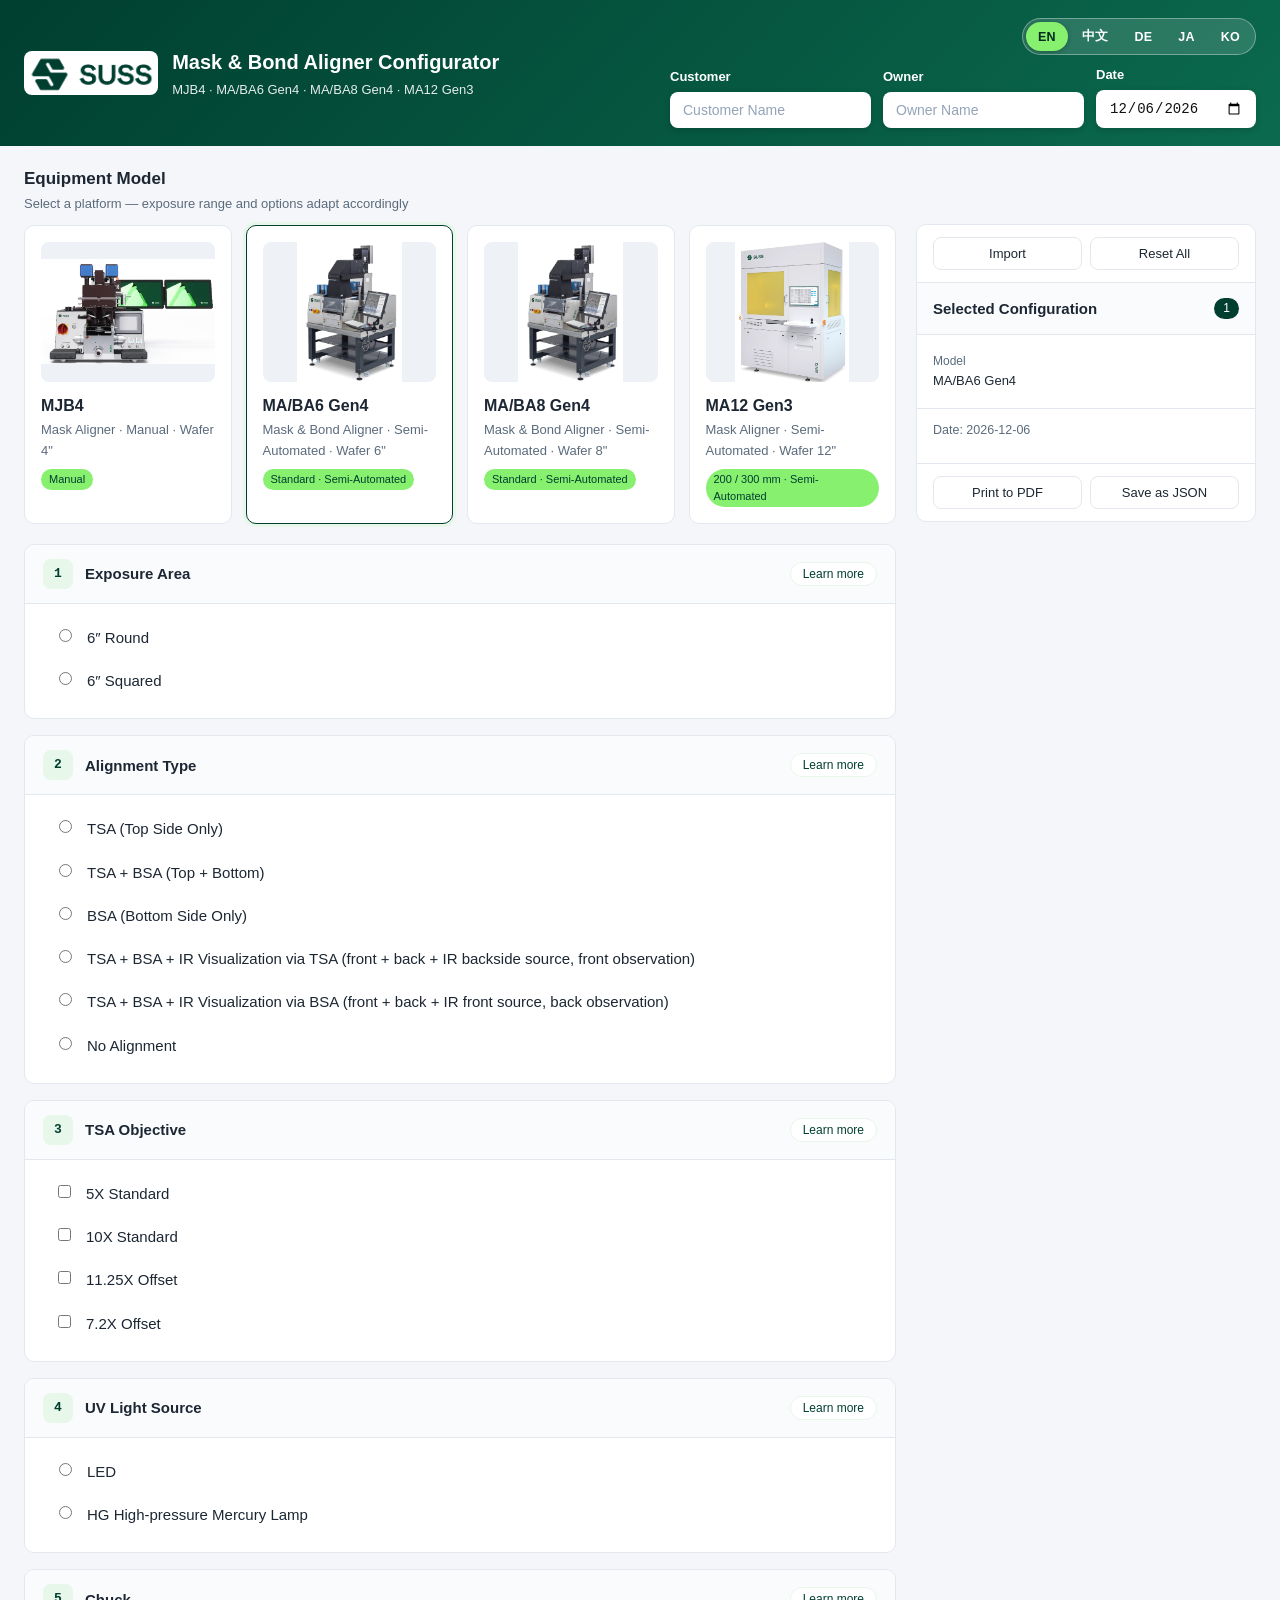
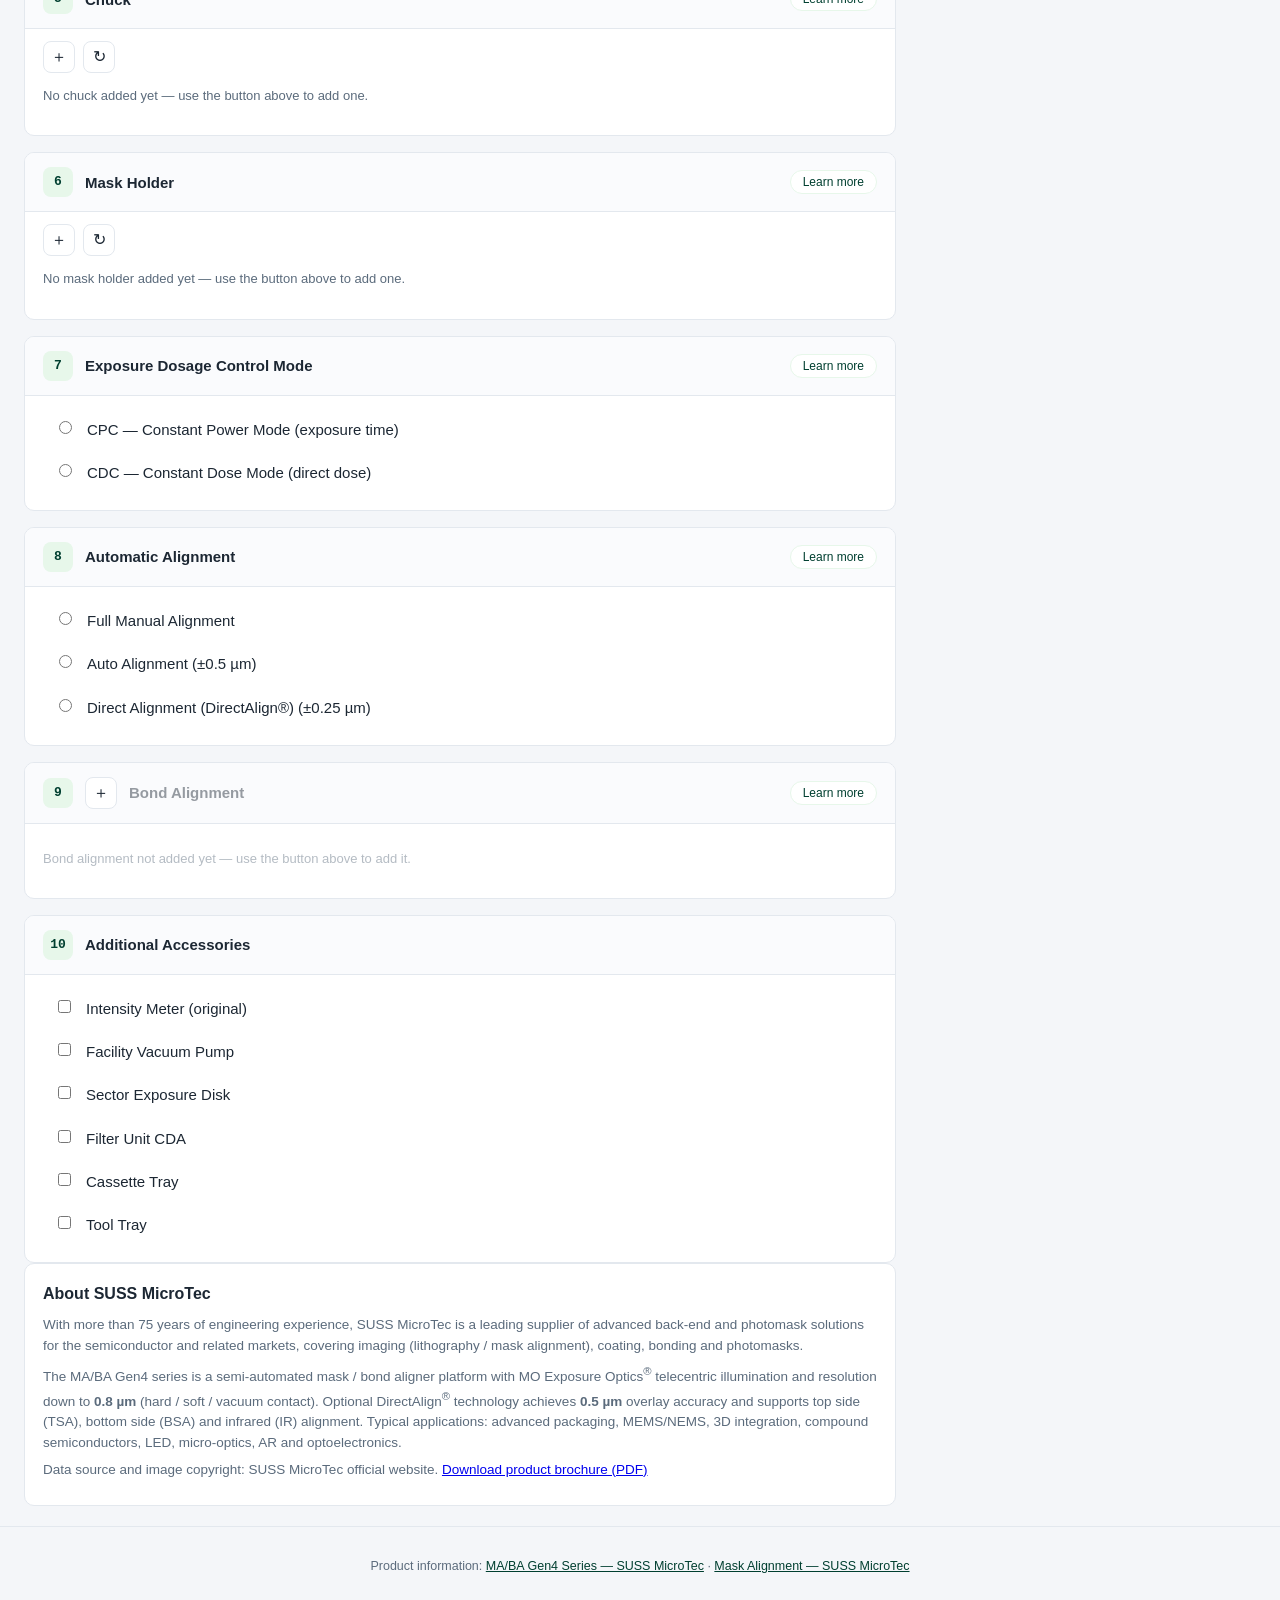
==== commit abd1e7e9: "Add five-language i18n support with top language switcher" ====
--- a/index.html
+++ b/index.html
@@ -1,33 +1,37 @@
 <!DOCTYPE html>
-<html lang="zh-CN">
+<html lang="en">
 <head>
   <meta charset="UTF-8" />
   <meta name="viewport" content="width=device-width, initial-scale=1.0, user-scalable=yes, maximum-scale=5.0" />
-  <title>SUSS 光刻机配置器 · MJB4 / MA6 / MA8 / MA12</title>
-  <meta name="description" content="SUSS MicroTec MJB4、MA/BA6 Gen4、MA/BA8 Gen4 与 MA12 Gen3 掩模/键合对准机配置工具" />
-  <link rel="stylesheet" href="css/style.css?v=20261109-header21" />
+  <title data-i18n="app.title">SUSS Mask &amp; Bond Aligner Configurator · MJB4 / MA6 / MA8 / MA12</title>
+  <meta name="description" content="SUSS MicroTec MJB4, MA/BA6 Gen4, MA/BA8 Gen4 and MA12 Gen3 mask / bond aligner configuration tool" />
+  <link rel="stylesheet" href="css/style.css?v=20261117-i18n2" />
 </head>
 <body>
   <header class="topbar">
     <div class="brand">
-      <img class="brand-logo" src="images/Company.png" alt="公司 Logo" />
+      <img class="brand-logo" src="images/Company.png" alt="Logo" />
       <div class="brand-text">
-        <h1>掩模 / 键合对准机配置器</h1>
-        <p>Mask &amp; Bond Aligner Configurator — MJB4 · MA/BA6 Gen4 · MA/BA8 Gen4 · MA12 Gen3</p>
+        <h1 data-i18n="brand.title">Mask &amp; Bond Aligner Configurator</h1>
+        <p data-i18n="brand.subtitle">MJB4 · MA/BA6 Gen4 · MA/BA8 Gen4 · MA12 Gen3</p>
       </div>
     </div>
-    <div class="header-meta">
-      <label>客户名称 <input type="text" id="customer-name" placeholder="Customer Name" /></label>
-      <label>负责人 <input type="text" id="owner-name" placeholder="Owner Name" /></label>
-      <label>日期 <input type="date" id="quote-date" /></label>
+
+    <div class="header-right">
+      <div class="lang-switch" id="lang-switch" role="group" aria-label="Language"></div>
+      <div class="header-meta">
+        <label><span data-i18n="field.customer">Customer</span><input type="text" id="customer-name" data-i18n-ph="ph.customer" placeholder="Customer Name" /></label>
+        <label><span data-i18n="field.owner">Owner</span><input type="text" id="owner-name" data-i18n-ph="ph.owner" placeholder="Owner Name" /></label>
+        <label><span data-i18n="field.date">Date</span><input type="date" id="quote-date" /></label>
+      </div>
     </div>
   </header>
 
   <main class="layout">
     <section class="config-panel">
       <div class="panel-head">
-        <h2>设备型号</h2>
-        <p>选择目标平台，曝光范围与选项将随之适配</p>
+        <h2 data-i18n="panel.title">Equipment Model</h2>
+        <p data-i18n="panel.sub">Select a platform — exposure range and options adapt accordingly</p>
       </div>
       <div class="model-selector" id="model-selector">
         <!-- JS 渲染型号选择 -->
@@ -38,57 +42,55 @@
       </div>
 
       <section class="about">
-        <h2>关于 SUSS MicroTec</h2>
-        <p>
-          SUSS MicroTec 拥有超过 75 年工程经验，是半导体及相关市场中先进后端与光掩模解决方案的领先供应商，
-          产品覆盖成像（光刻 / 掩模对准）、涂胶、键合与光掩模等多个领域。
+        <h2 data-i18n="about.title">About SUSS MicroTec</h2>
+        <p data-i18n-html="about.p1">
+          With more than 75 years of engineering experience, SUSS MicroTec is a leading supplier of advanced back-end
+          and photomask solutions for the semiconductor and related markets.
         </p>
-        <p>
-          MA/BA Gen4 系列为半自动掩模 / 键合对准平台，配备 MO Exposure Optics<sup>®</sup> 远心照明，
-          分辨率可达 <strong>0.8 µm</strong>（硬 / 软 / 真空接触模式）；可选 DirectAlign<sup>®</sup> 技术实现
-          <strong>0.5 µm</strong> 套刻精度，支持正面 (TSA)、背面 (BSA) 与红外 (IR) 对准。
-          典型应用：先进封装、MEMS/NEMS、3D 集成、化合物半导体、LED、微光学、AR 与光电子器件。
+        <p data-i18n-html="about.p2">
+          The MA/BA Gen4 series is a semi-automated mask / bond aligner platform with MO Exposure Optics
+          telecentric illumination.
         </p>
         <p class="about-sources">
-          数据来源与图片版权：SUSS MicroTec 官方网站。
-          <a href="https://www.suss.com" target="_blank" rel="noopener">下载产品手册（PDF）</a>
+          <span data-i18n="about.src">Data source and image copyright: SUSS MicroTec official website.</span>
+          <a href="https://www.suss.com" target="_blank" rel="noopener" data-i18n="about.link">Download product brochure (PDF)</a>
         </p>
       </section>
-
     </section>
 
     <aside class="summary">
       <div class="summary-toolbar">
-        <button class="btn" id="btn-import" title="导入配置 (JSON)">导入 Import</button>
-        <button class="btn" id="btn-reset" title="清空所有设置">重置 Reset All</button>
+        <button class="btn" id="btn-import" data-i18n-tip="tip.import"><span data-i18n="btn.import">Import</span></button>
+        <button class="btn" id="btn-reset" data-i18n-tip="tip.reset"><span data-i18n="btn.reset">Reset All</span></button>
         <input type="file" id="import-file" accept="application/json" hidden />
       </div>
       <div class="summary-head">
-        <h2>已选配置</h2>
+        <h2 data-i18n="summary.title">Selected Configuration</h2>
         <span id="summary-count" class="badge">0</span>
       </div>
       <div id="summary-list" class="summary-list">
-        <p class="summary-empty">尚未选择任何配置项</p>
+        <p class="summary-empty" data-i18n="summary.empty">No configuration selected yet</p>
       </div>
       <div class="summary-foot">
         <div id="summary-customer" class="summary-meta"></div>
       </div>
       <div class="summary-actions">
-        <button class="btn" id="btn-print">打印为 PDF</button>
-        <button class="btn" id="btn-save-json">保存为 JSON</button>
+        <button class="btn" id="btn-print" data-i18n="btn.print">Print to PDF</button>
+        <button class="btn" id="btn-save-json" data-i18n="btn.json">Save as JSON</button>
       </div>
     </aside>
   </main>
 
   <footer class="footer">
     <p>
-      产品信息来源：
-      <a href="https://www.suss.com/en/products-solutions/mask-aligner/ma-ba-gen4-series" target="_blank" rel="noopener">MA/BA Gen4 Series — SUSS MicroTec</a>
+      <span data-i18n="footer.src">Product information:</span>
+      <a href="https://www.suss.com/en/products-solutions/mask-aligner/ma-ba-gen4-series" target="_blank" rel="noopener" data-i18n="footer.link1">MA/BA Gen4 Series — SUSS MicroTec</a>
       ·
-      <a href="https://www.suss.com/en/products-solutions/imaging-solutions/mask-alignment" target="_blank" rel="noopener">Mask Alignment — SUSS MicroTec</a>
+      <a href="https://www.suss.com/en/products-solutions/imaging-solutions/mask-alignment" target="_blank" rel="noopener" data-i18n="footer.link2">Mask Alignment — SUSS MicroTec</a>
     </p>
   </footer>
 
-  <script src="js/app.js?v=20261108-uv41"></script>
+  <script src="js/i18n.js?v=20261117-i18n2"></script>
+  <script src="js/app.js?v=20261117-i18n2"></script>
 </body>
 </html>
--- a/css/style.css
+++ b/css/style.css
@@ -57,6 +57,44 @@
   align-items: flex-end;
   gap: 12px;
 }
+
+.header-right {
+  display: flex;
+  flex-direction: column;
+  align-items: flex-end;
+  gap: 10px;
+}
+
+/* ---------- 语言切换 ---------- */
+.lang-switch {
+  display: inline-flex;
+  gap: 2px;
+  padding: 3px;
+  background: rgba(255, 255, 255, 0.14);
+  border: 1px solid rgba(255, 255, 255, 0.35);
+  border-radius: 999px;
+}
+
+.lang-btn {
+  border: 0;
+  background: transparent;
+  color: #fff;
+  font-size: 12.5px;
+  font-weight: 700;
+  letter-spacing: 0.02em;
+  padding: 6px 12px;
+  border-radius: 999px;
+  cursor: pointer;
+  transition: background 0.15s ease, color 0.15s ease;
+}
+
+.lang-btn:hover { background: rgba(255, 255, 255, 0.18); }
+
+.lang-btn.active {
+  background: var(--accent);
+  color: var(--brand-dark);
+  box-shadow: 0 1px 4px rgba(0, 0, 0, 0.25);
+}
 .header-meta label {
   font-size: 13px;
   font-weight: 700;
@@ -209,6 +247,7 @@
 }
 .section-head h3 { margin: 0; font-size: 15px; }
 .section-head .en { margin: 0; color: var(--muted); font-size: 12px; }
+.section-head .en:empty, .option-label .en:empty { display: none; }
 
 .section-body { padding: 12px 18px 16px; }
 
@@ -452,6 +491,8 @@
   .layout { grid-template-columns: 1fr; }
   .summary { position: static; margin-top: 0; }
   .model-selector { grid-template-columns: 1fr; }
+  .header-right { align-items: flex-start; width: 100%; }
+  .lang-btn { padding: 6px 10px; font-size: 12px; }
 }
 
 @media print {
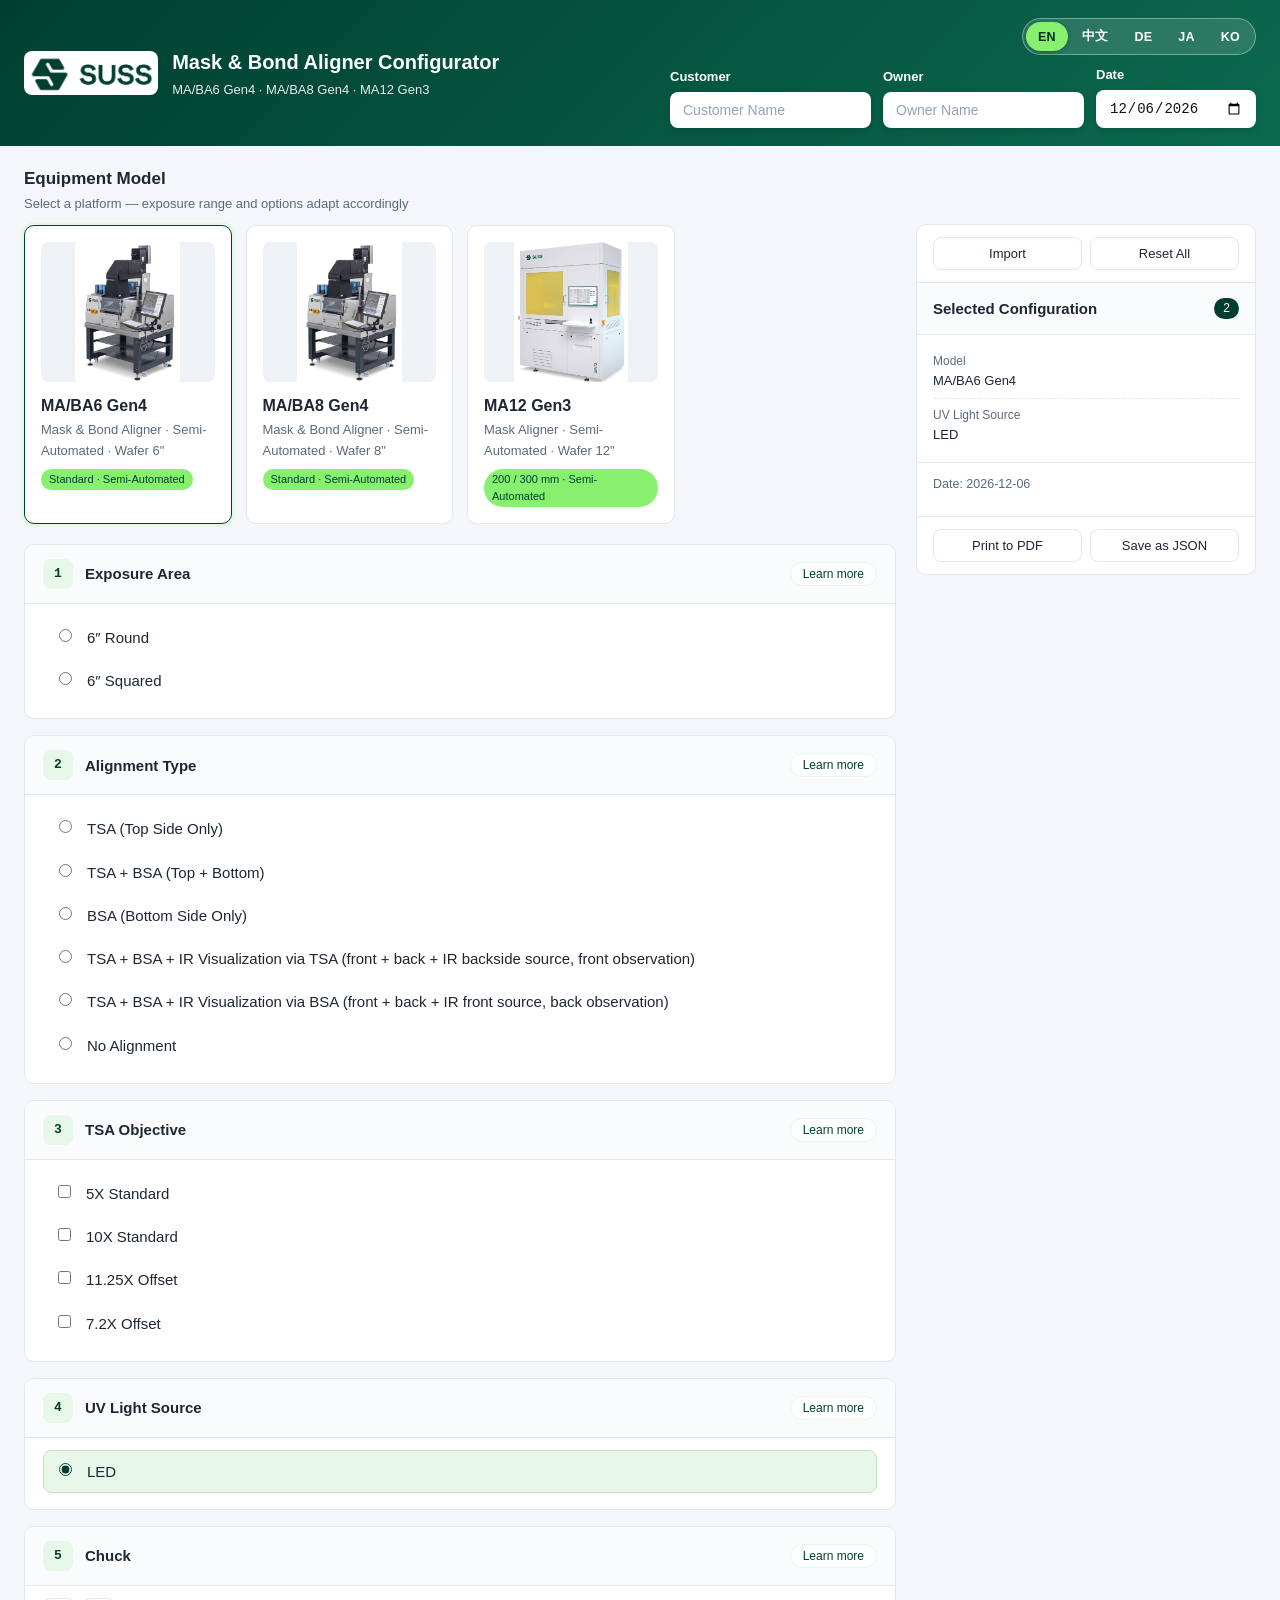
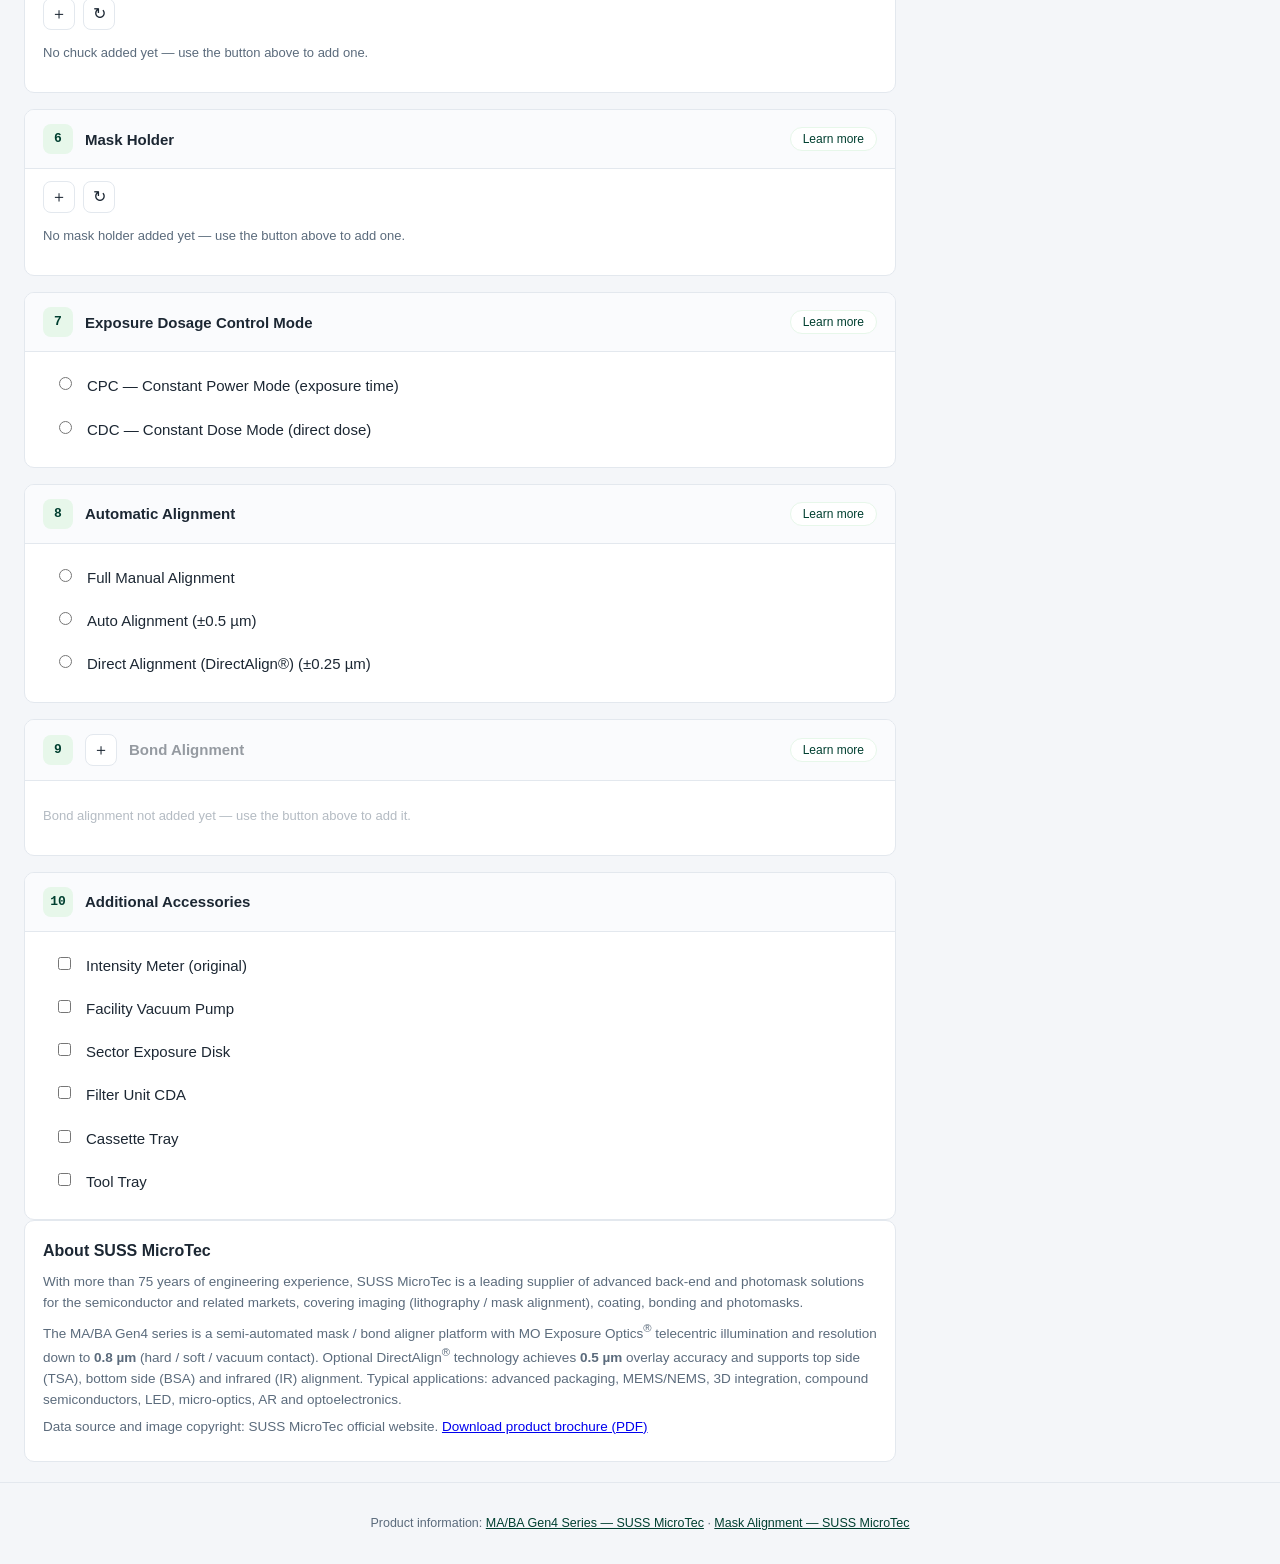
==== commit d05618b2: "Remove MJB4 model and Hg lamp related options" ====
--- a/index.html
+++ b/index.html
@@ -3,9 +3,9 @@
 <head>
   <meta charset="UTF-8" />
   <meta name="viewport" content="width=device-width, initial-scale=1.0, user-scalable=yes, maximum-scale=5.0" />
-  <title data-i18n="app.title">SUSS Mask &amp; Bond Aligner Configurator · MJB4 / MA6 / MA8 / MA12</title>
-  <meta name="description" content="SUSS MicroTec MJB4, MA/BA6 Gen4, MA/BA8 Gen4 and MA12 Gen3 mask / bond aligner configuration tool" />
-  <link rel="stylesheet" href="css/style.css?v=20261117-i18n2" />
+  <title data-i18n="app.title">SUSS Mask &amp; Bond Aligner Configurator · MA6 / MA8 / MA12</title>
+  <meta name="description" content="SUSS MicroTec MA/BA6 Gen4, MA/BA8 Gen4 and MA12 Gen3 mask / bond aligner configuration tool" />
+  <link rel="stylesheet" href="css/style.css?v=20261117-i18n3" />
 </head>
 <body>
   <header class="topbar">
@@ -13,7 +13,7 @@
       <img class="brand-logo" src="images/Company.png" alt="Logo" />
       <div class="brand-text">
         <h1 data-i18n="brand.title">Mask &amp; Bond Aligner Configurator</h1>
-        <p data-i18n="brand.subtitle">MJB4 · MA/BA6 Gen4 · MA/BA8 Gen4 · MA12 Gen3</p>
+        <p data-i18n="brand.subtitle">MA/BA6 Gen4 · MA/BA8 Gen4 · MA12 Gen3</p>
       </div>
     </div>
 
@@ -90,7 +90,7 @@
     </p>
   </footer>
 
-  <script src="js/i18n.js?v=20261117-i18n2"></script>
-  <script src="js/app.js?v=20261117-i18n2"></script>
+  <script src="js/i18n.js?v=20261117-i18n3"></script>
+  <script src="js/app.js?v=20261117-i18n3"></script>
 </body>
 </html>
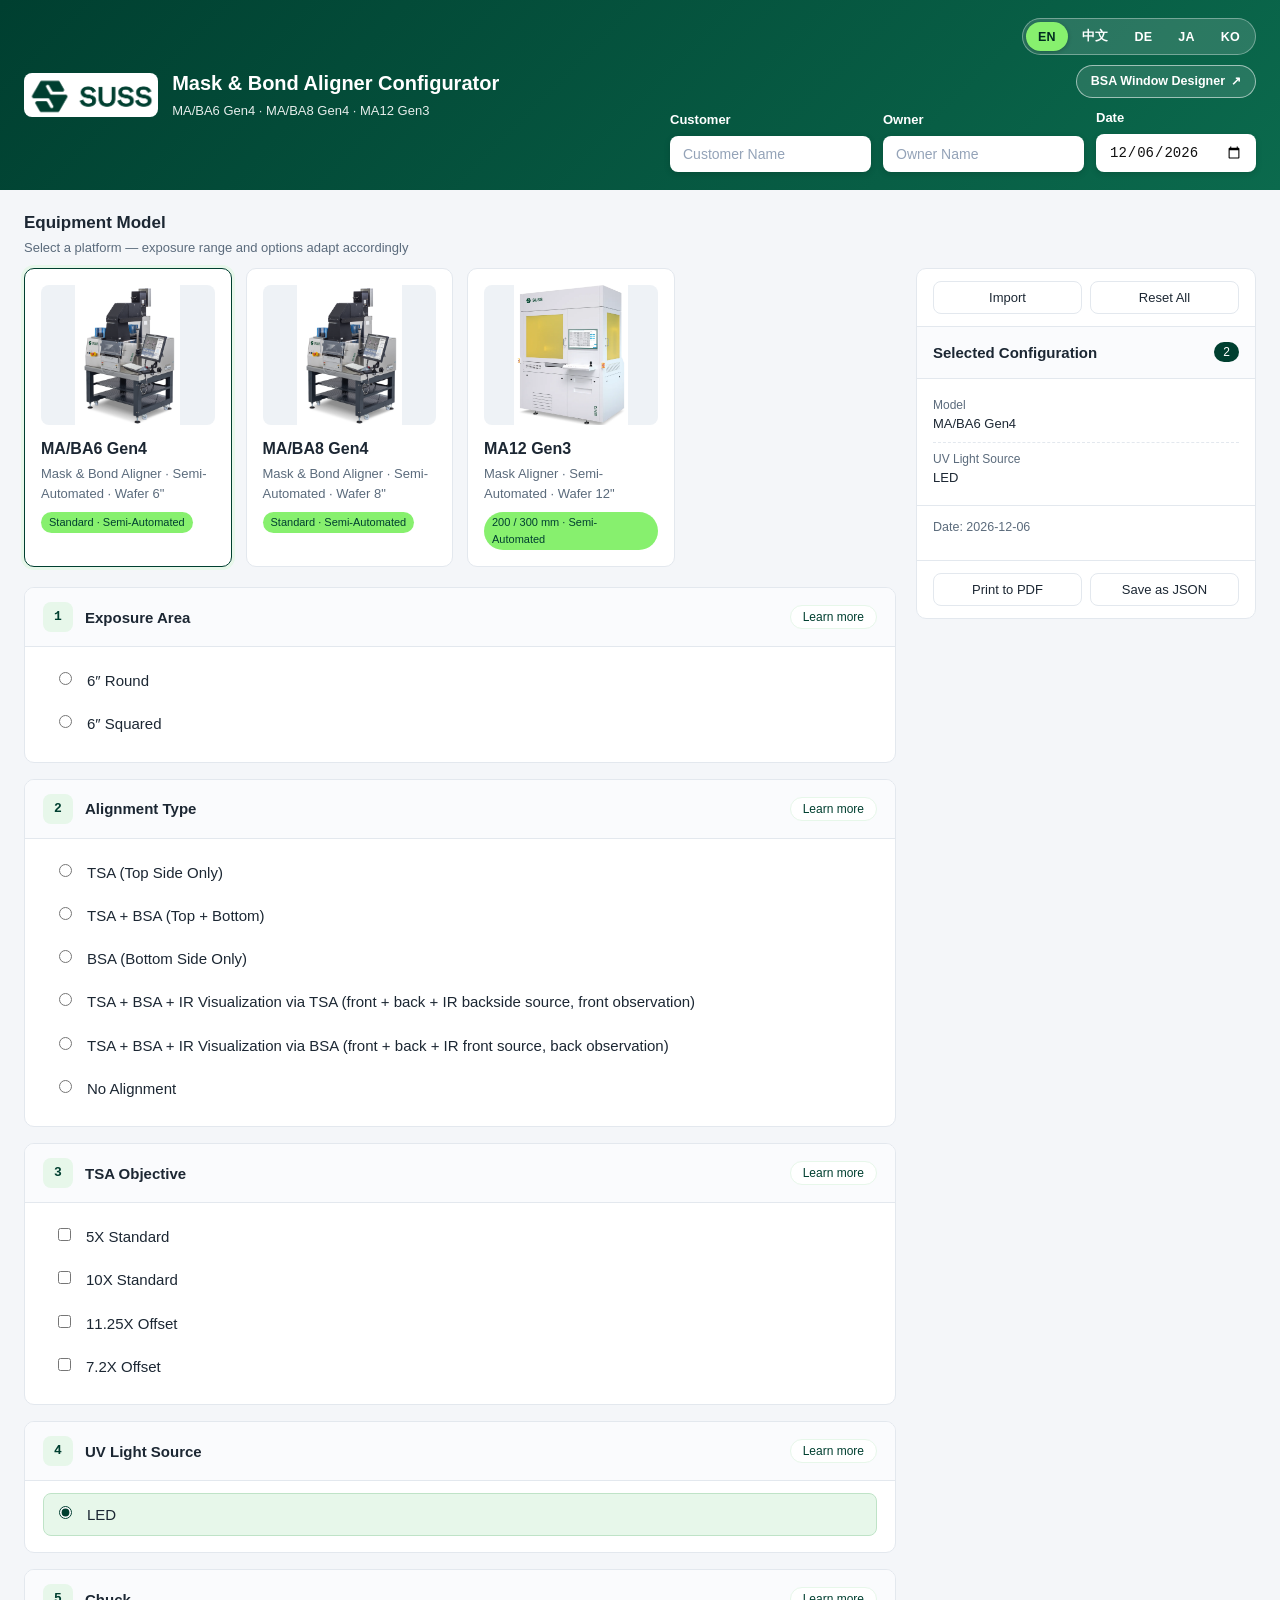
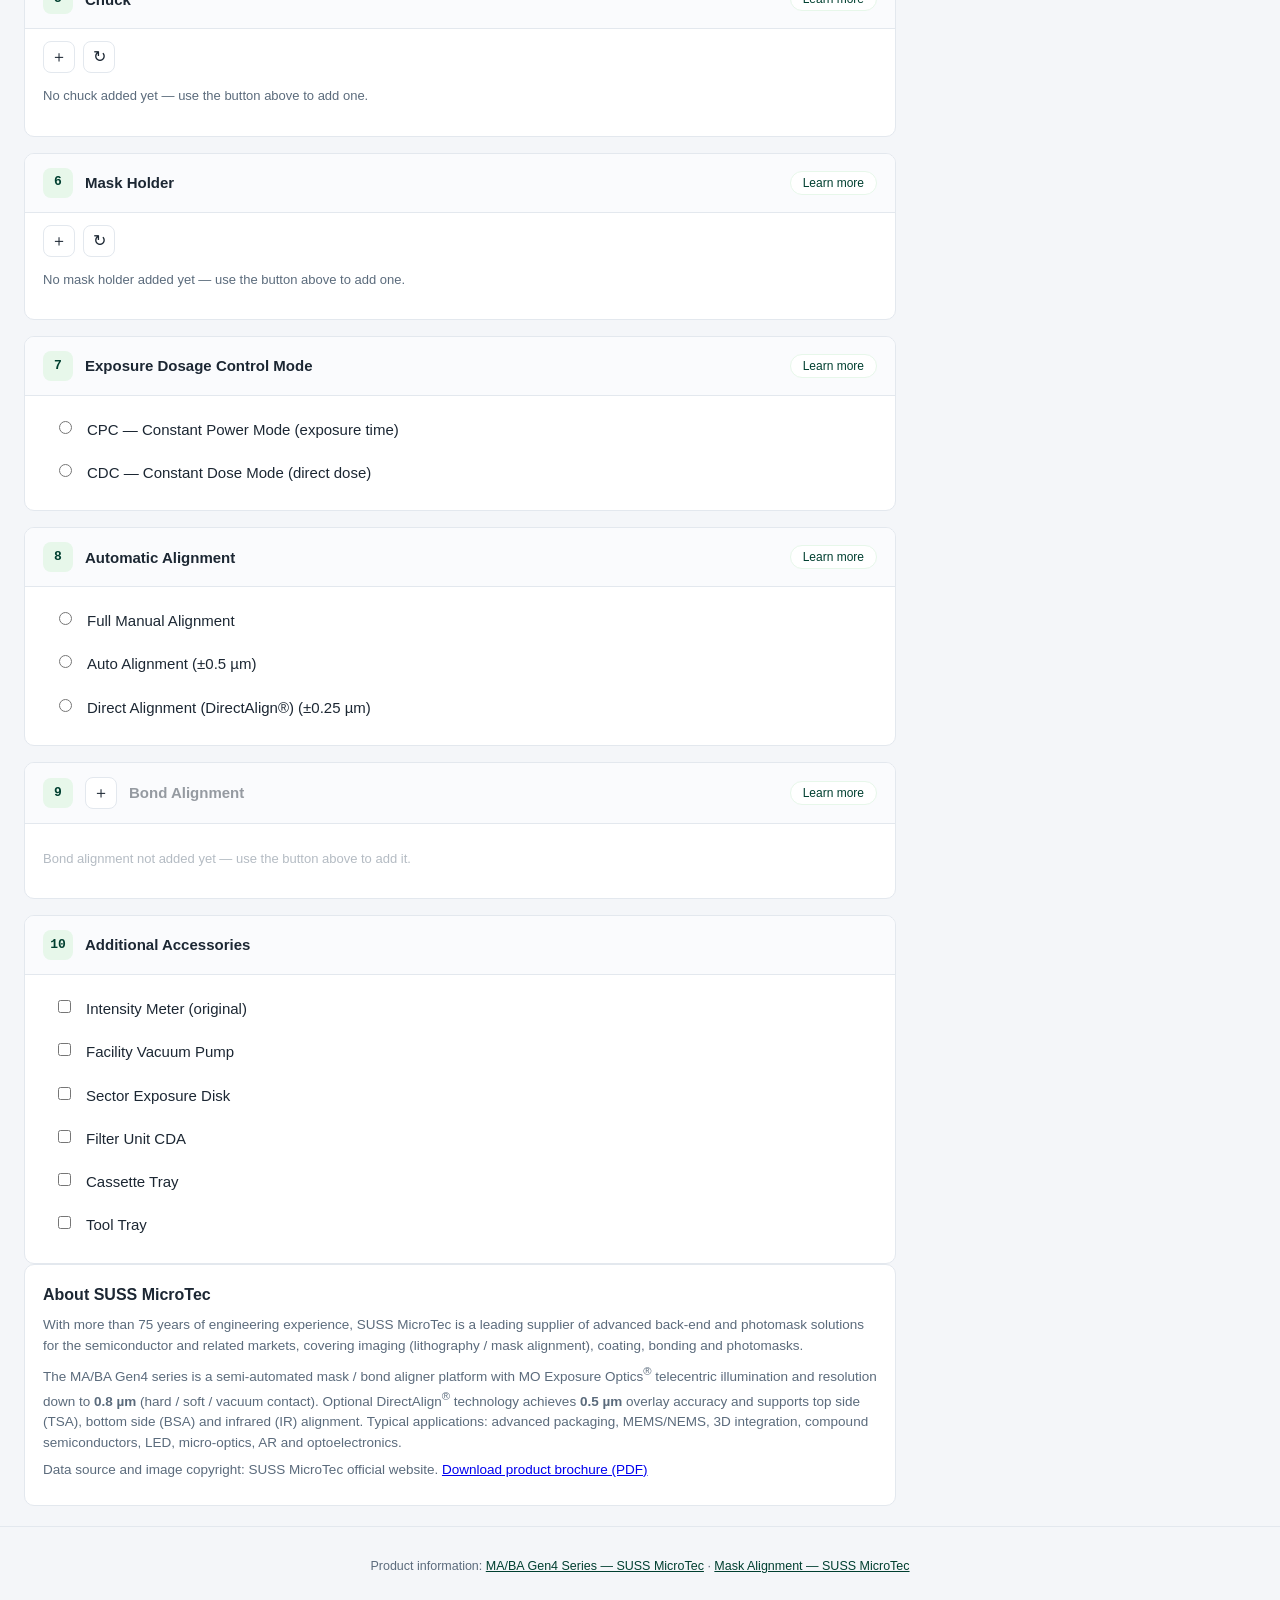
==== commit fcc1af60: "Add Chuck BSA windows design tool and header entry" ====
--- a/index.html
+++ b/index.html
@@ -5,7 +5,7 @@
   <meta name="viewport" content="width=device-width, initial-scale=1.0, user-scalable=yes, maximum-scale=5.0" />
   <title data-i18n="app.title">SUSS Mask &amp; Bond Aligner Configurator · MA6 / MA8 / MA12</title>
   <meta name="description" content="SUSS MicroTec MA/BA6 Gen4, MA/BA8 Gen4 and MA12 Gen3 mask / bond aligner configuration tool" />
-  <link rel="stylesheet" href="css/style.css?v=20261117-i18n3" />
+  <link rel="stylesheet" href="css/style.css?v=20261118-tool1" />
 </head>
 <body>
   <header class="topbar">
@@ -19,6 +19,7 @@
 
     <div class="header-right">
       <div class="lang-switch" id="lang-switch" role="group" aria-label="Language"></div>
+      <a class="tool-link" href="tools/bsa-window.html" target="_blank" rel="noopener" data-i18n="link.bsa">BSA Window Designer</a>
       <div class="header-meta">
         <label><span data-i18n="field.customer">Customer</span><input type="text" id="customer-name" data-i18n-ph="ph.customer" placeholder="Customer Name" /></label>
         <label><span data-i18n="field.owner">Owner</span><input type="text" id="owner-name" data-i18n-ph="ph.owner" placeholder="Owner Name" /></label>
@@ -90,7 +91,7 @@
     </p>
   </footer>
 
-  <script src="js/i18n.js?v=20261117-i18n3"></script>
-  <script src="js/app.js?v=20261117-i18n3"></script>
+  <script src="js/i18n.js?v=20261118-tool1"></script>
+  <script src="js/app.js?v=20261118-tool1"></script>
 </body>
 </html>
--- a/css/style.css
+++ b/css/style.css
@@ -95,6 +95,26 @@
   color: var(--brand-dark);
   box-shadow: 0 1px 4px rgba(0, 0, 0, 0.25);
 }
+
+/* ---------- 工具入口 ---------- */
+.tool-link {
+  display: inline-flex;
+  align-items: center;
+  gap: 6px;
+  padding: 6px 14px;
+  border: 1px solid rgba(255, 255, 255, 0.55);
+  border-radius: 999px;
+  background: rgba(255, 255, 255, 0.12);
+  color: #fff;
+  font-size: 12.5px;
+  font-weight: 700;
+  text-decoration: none;
+  transition: background 0.15s ease;
+}
+
+.tool-link:hover { background: rgba(255, 255, 255, 0.24); }
+
+.tool-link::after { content: "↗"; font-size: 12px; }
 .header-meta label {
   font-size: 13px;
   font-weight: 700;
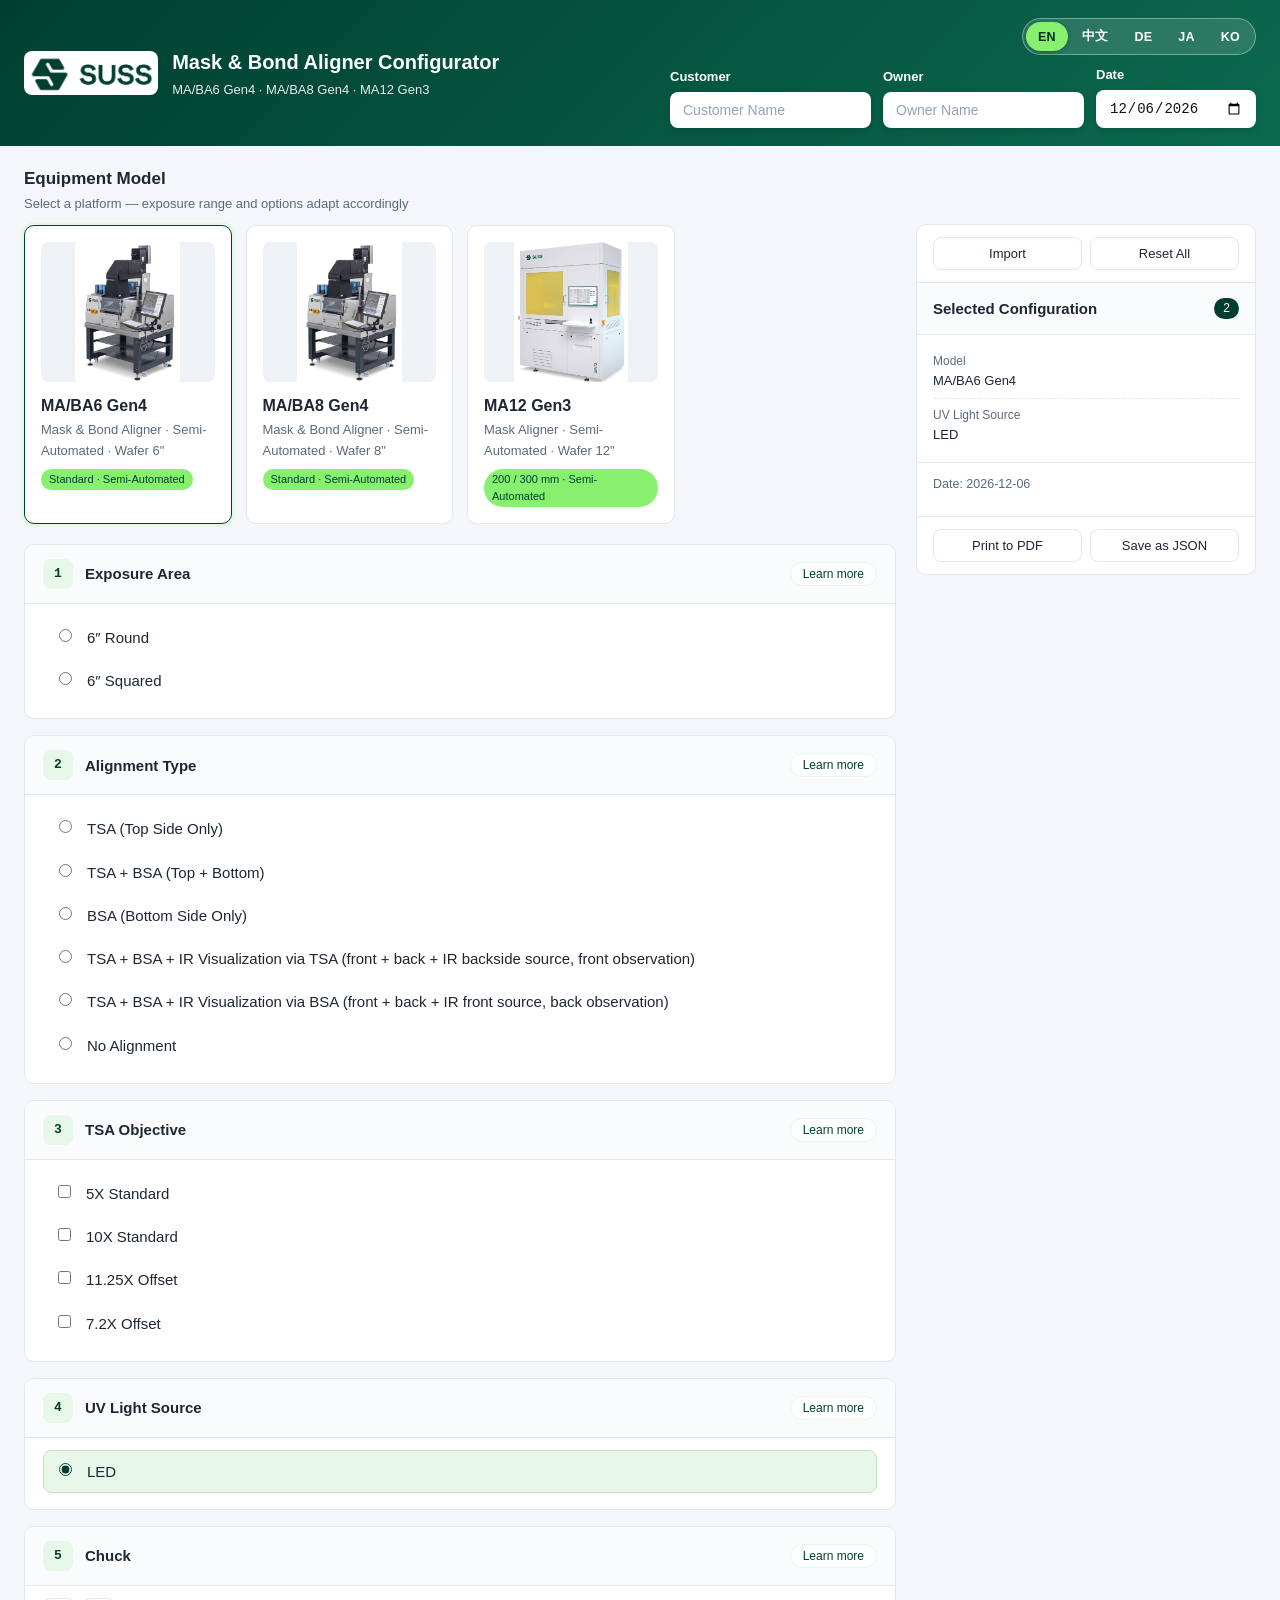
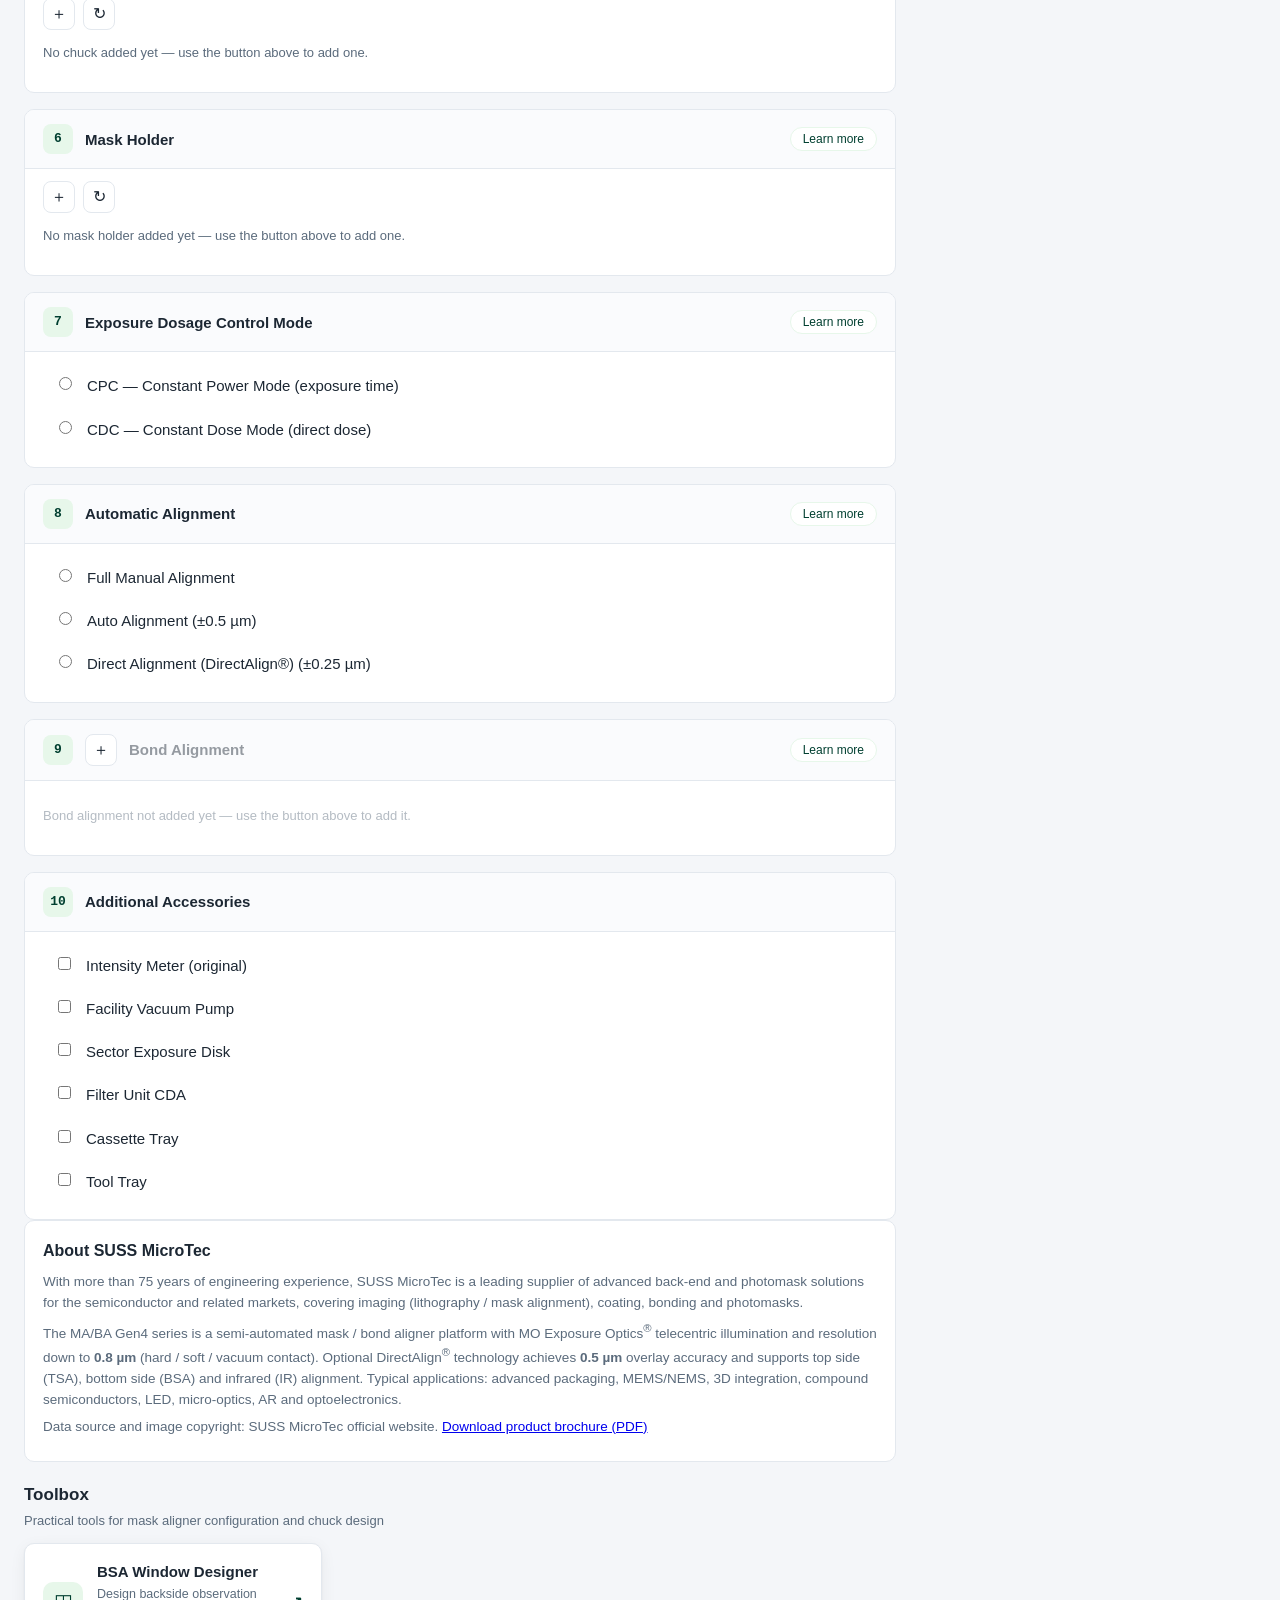
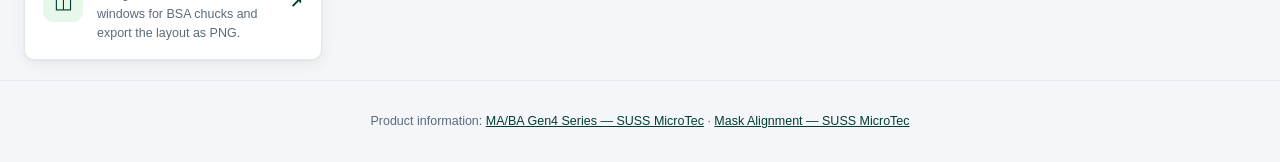
==== commit 57a424da: "Move BSA tool entry into a bottom Toolbox section" ====
--- a/index.html
+++ b/index.html
@@ -5,7 +5,7 @@
   <meta name="viewport" content="width=device-width, initial-scale=1.0, user-scalable=yes, maximum-scale=5.0" />
   <title data-i18n="app.title">SUSS Mask &amp; Bond Aligner Configurator · MA6 / MA8 / MA12</title>
   <meta name="description" content="SUSS MicroTec MA/BA6 Gen4, MA/BA8 Gen4 and MA12 Gen3 mask / bond aligner configuration tool" />
-  <link rel="stylesheet" href="css/style.css?v=20261118-tool1" />
+  <link rel="stylesheet" href="css/style.css?v=20261118-tool2" />
 </head>
 <body>
   <header class="topbar">
@@ -19,7 +19,6 @@
 
     <div class="header-right">
       <div class="lang-switch" id="lang-switch" role="group" aria-label="Language"></div>
-      <a class="tool-link" href="tools/bsa-window.html" target="_blank" rel="noopener" data-i18n="link.bsa">BSA Window Designer</a>
       <div class="header-meta">
         <label><span data-i18n="field.customer">Customer</span><input type="text" id="customer-name" data-i18n-ph="ph.customer" placeholder="Customer Name" /></label>
         <label><span data-i18n="field.owner">Owner</span><input type="text" id="owner-name" data-i18n-ph="ph.owner" placeholder="Owner Name" /></label>
@@ -82,6 +81,23 @@
     </aside>
   </main>
 
+  <section class="toolbox">
+    <div class="toolbox-head">
+      <h2 data-i18n="toolbox.title">Toolbox</h2>
+      <p data-i18n="toolbox.sub">Practical tools for mask aligner configuration and chuck design</p>
+    </div>
+    <div class="toolbox-grid">
+      <a class="tool-card" href="tools/bsa-window.html" target="_blank" rel="noopener">
+        <span class="tool-icon" aria-hidden="true">◫</span>
+        <span class="tool-body">
+          <span class="tool-name" data-i18n="link.bsa">BSA Window Designer</span>
+          <span class="tool-desc" data-i18n="toolbox.bsa.desc">Design backside observation windows for BSA chucks and export the layout as PNG.</span>
+        </span>
+        <span class="tool-arrow" aria-hidden="true">↗</span>
+      </a>
+    </div>
+  </section>
+
   <footer class="footer">
     <p>
       <span data-i18n="footer.src">Product information:</span>
@@ -91,7 +107,7 @@
     </p>
   </footer>
 
-  <script src="js/i18n.js?v=20261118-tool1"></script>
-  <script src="js/app.js?v=20261118-tool1"></script>
+  <script src="js/i18n.js?v=20261118-tool2"></script>
+  <script src="js/app.js?v=20261118-tool2"></script>
 </body>
 </html>
--- a/css/style.css
+++ b/css/style.css
@@ -96,25 +96,56 @@
   box-shadow: 0 1px 4px rgba(0, 0, 0, 0.25);
 }
 
-/* ---------- 工具入口 ---------- */
-.tool-link {
-  display: inline-flex;
-  align-items: center;
-  gap: 6px;
-  padding: 6px 14px;
-  border: 1px solid rgba(255, 255, 255, 0.55);
-  border-radius: 999px;
-  background: rgba(255, 255, 255, 0.12);
-  color: #fff;
-  font-size: 12.5px;
-  font-weight: 700;
+/* ---------- 工具箱 ---------- */
+.toolbox {
+  max-width: 1280px;
+  margin: 0 auto;
+  padding: 0 24px 20px;
+}
+
+.toolbox-head { margin-bottom: 12px; }
+.toolbox-head h2 { margin: 0 0 2px; font-size: 17px; }
+.toolbox-head p { margin: 0; color: var(--muted); font-size: 13px; }
+
+.toolbox-grid {
+  display: grid;
+  grid-template-columns: repeat(auto-fill, minmax(290px, 1fr));
+  gap: 14px;
+}
+
+.tool-card {
+  display: flex;
+  align-items: center;
+  gap: 14px;
+  padding: 16px 18px;
+  background: var(--panel);
+  border: 1.5px solid var(--line);
+  border-radius: var(--radius);
+  box-shadow: var(--shadow);
+  color: var(--ink);
   text-decoration: none;
-  transition: background 0.15s ease;
-}
-
-.tool-link:hover { background: rgba(255, 255, 255, 0.24); }
-
-.tool-link::after { content: "↗"; font-size: 12px; }
+  transition: border-color 0.15s ease, box-shadow 0.15s ease;
+}
+
+.tool-card:hover { border-color: var(--brand); box-shadow: 0 0 0 3px var(--brand-soft); }
+
+.tool-icon {
+  flex: none;
+  width: 40px;
+  height: 40px;
+  display: grid;
+  place-items: center;
+  border-radius: 10px;
+  background: var(--brand-soft);
+  color: var(--brand);
+  font-size: 20px;
+}
+
+.tool-body { display: flex; flex-direction: column; gap: 2px; min-width: 0; }
+.tool-name { font-weight: 700; font-size: 15px; }
+.tool-desc { color: var(--muted); font-size: 12.5px; }
+.tool-arrow { margin-left: auto; color: var(--brand); font-weight: 700; }
+
 .header-meta label {
   font-size: 13px;
   font-weight: 700;
